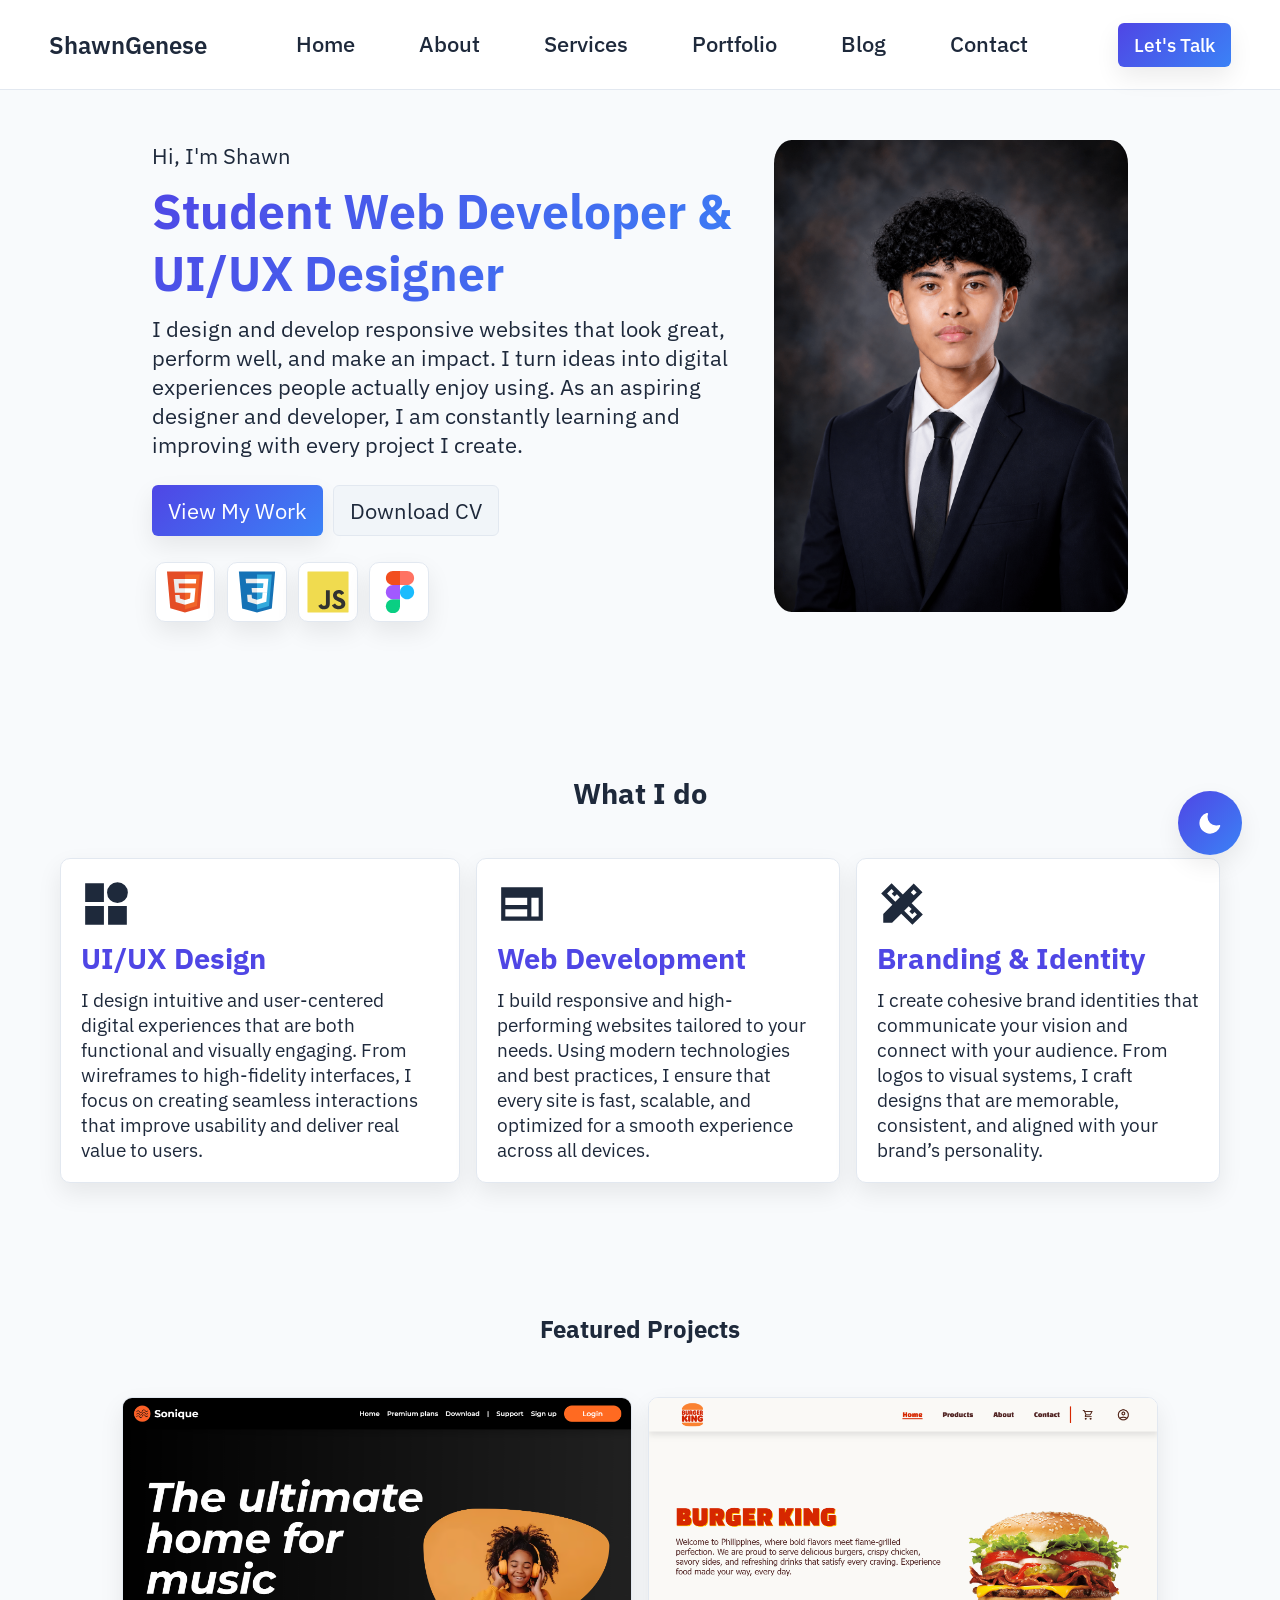
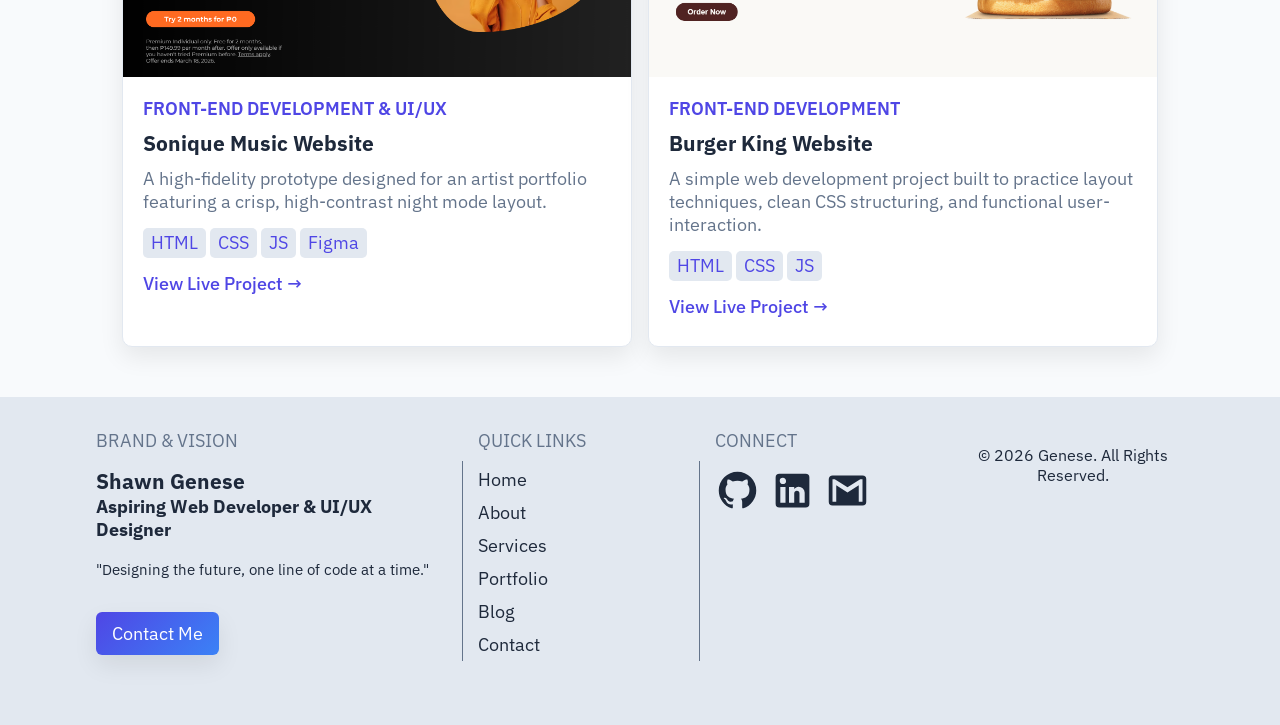
==== index.html @ 40c0d11f "commit bago matulog (first page done)" ====
<!DOCTYPE html>
<html lang="en">

<head>
  <meta charset="UTF-8" />
  <meta name="viewport" content="width=device-width, initial-scale=1.0" />
  <title>Portfolio Website - Shawn Genese</title>
  <link rel="stylesheet" href="assets/css/style.css" />
  <link rel="stylesheet" href="assets/css/reusableClassName.css">
  <link rel="preconnect" href="https://fonts.googleapis.com" />
  <link rel="preconnect" href="https://fonts.gstatic.com" crossorigin />
  <link href="https://fonts.googleapis.com/css2?family=IBM+Plex+Sans:ital,wght@0,100..700;1,100..700&display=swap"
    rel="stylesheet" />
  <!-- <link href="https://cdn.jsdelivr.net/npm/bootstrap@5.3.8/dist/css/bootstrap.min.css" rel="stylesheet" integrity="sha384-sRIl4kxILFvY47J16cr9ZwB07vP4J8+LH7qKQnuqkuIAvNWLzeN8tE5YBujZqJLB" crossorigin="anonymous">
    <script src="https://cdn.jsdelivr.net/npm/bootstrap@5.3.8/dist/js/bootstrap.bundle.min.js" integrity="sha384-FKyoEForCGlyvwx9Hj09JcYn3nv7wiPVlz7YYwJrWVcXK/BmnVDxM+D2scQbITxI" crossorigin="anonymous"></script> -->
</head>

<body>
  <!-- wag kalimutan i-format para clean look -->
  <nav class="navbar">
    <div class="navbar-logo">ShawnGenese</div>
    <div class="nav-menu">
      <a href="">Home</a>
      <a href="about.html">About</a>
      <a href="">Services</a>
      <a href="">Portfolio</a>
      <a href="">Blog</a>
      <a href="">Contact</a>
    </div>
    <div class="nav-buttons flex center">
      <button class="btnTalk">Let's Talk</button>
      <button id="toggleMenu" class="center button-secondary">&#9776;</button>
    </div>
  </nav>

  <button class="center" id="toggleTheme">
    <svg xmlns="http://www.w3.org/2000/svg" width="32" height="32" viewBox="0 0 24 24">
      <path fill="currentColor"
        d="M12.058 20q-3.333 0-5.667-2.334T4.058 12q0-2.47 1.413-4.535q1.414-2.067 4.01-2.973q.306-.107.536-.056t.381.199t.192.38q.04.233-.063.489q-.194.477-.282.971T10.158 7.5q0 2.673 1.863 4.537q1.864 1.863 4.537 1.863q.698 0 1.277-.148q.58-.148.988-.24q.218-.04.399.01t.292.176q.115.125.156.308t-.047.417q-.715 2.45-2.803 4.013T12.058 20" />
    </svg>
  </button>

  <header class="hero">
    <div class="hero-wrapper center">
      <div class="hero-child flex">
        <p class="">Hi, I'm Shawn</p>
        <h1 class="text-gradient">
          Aspiring Web Developer & Designer
        </h1>
        <p class="">
          I design and develop responsive websites that look great, perform well,
          and make an impact. I turn ideas into digital experiences people
          actually enjoy using.
        </p>
        <div class="hero-buttons flex">
          <button>View My Work</button>
          <button class="button-secondary">Download CV</button>
        </div>
        <div class="stacks">
          <svg class="card" xmlns="http://www.w3.org/2000/svg" width="60" height=60" viewBox="0 0 128 128">
            <path fill="#e44d26" d="M19.037 113.876L9.032 1.661h109.936l-10.016 112.198l-45.019 12.48z" />
            <path fill="#f16529" d="m64 116.8l36.378-10.086l8.559-95.878H64z" />
            <path fill="#ebebeb"
              d="M64 52.455H45.788L44.53 38.361H64V24.599H29.489l.33 3.692l3.382 37.927H64zm0 35.743l-.061.017l-15.327-4.14l-.979-10.975H33.816l1.928 21.609l28.193 7.826l.063-.017z" />
            <path fill="#fff"
              d="M63.952 52.455v13.763h16.947l-1.597 17.849l-15.35 4.143v14.319l28.215-7.82l.207-2.325l3.234-36.233l.335-3.696h-3.708zm0-27.856v13.762h33.244l.276-3.092l.628-6.978l.329-3.692z" />
          </svg>
          <svg class="card" xmlns="http://www.w3.org/2000/svg" width="60" height=60" viewBox="0 0 128 128">
            <path fill="#1572b6" d="M18.814 114.123L8.76 1.352h110.48l-10.064 112.754l-45.243 12.543z" />
            <path fill="#33a9dc" d="m64.001 117.062l36.559-10.136l8.601-96.354h-45.16z" />
            <path fill="#fff"
              d="M64.001 51.429h18.302l1.264-14.163H64.001V23.435h34.682l-.332 3.711l-3.4 38.114h-30.95z" />
            <path fill="#ebebeb"
              d="m64.083 87.349l-.061.018l-15.403-4.159l-.985-11.031H33.752l1.937 21.717l28.331 7.863l.063-.018z" />
            <path fill="#fff"
              d="m81.127 64.675l-1.666 18.522l-15.426 4.164v14.39l28.354-7.858l.208-2.337l2.406-26.881z" />
            <path fill="#ebebeb"
              d="M64.048 23.435v13.831H30.64l-.277-3.108l-.63-7.012l-.331-3.711zm-.047 27.996v13.831H48.792l-.277-3.108l-.631-7.012l-.33-3.711z" />
          </svg>
          <svg class="card" xmlns="http://www.w3.org/2000/svg" width="60" height=60" viewBox="0 0 128 128">
            <path fill="#f0db4f" d="M1.408 1.408h125.184v125.185H1.408z" />
            <path fill="#323330"
              d="M116.347 96.736c-.917-5.711-4.641-10.508-15.672-14.981c-3.832-1.761-8.104-3.022-9.377-5.926c-.452-1.69-.512-2.642-.226-3.665c.821-3.32 4.784-4.355 7.925-3.403c2.023.678 3.938 2.237 5.093 4.724c5.402-3.498 5.391-3.475 9.163-5.879c-1.381-2.141-2.118-3.129-3.022-4.045c-3.249-3.629-7.676-5.498-14.756-5.355l-3.688.477c-3.534.893-6.902 2.748-8.877 5.235c-5.926 6.724-4.236 18.492 2.975 23.335c7.104 5.332 17.54 6.545 18.873 11.531c1.297 6.104-4.486 8.08-10.234 7.378c-4.236-.881-6.592-3.034-9.139-6.949c-4.688 2.713-4.688 2.713-9.508 5.485c1.143 2.499 2.344 3.63 4.26 5.795c9.068 9.198 31.76 8.746 35.83-5.176c.165-.478 1.261-3.666.38-8.581M69.462 58.943H57.753l-.048 30.272c0 6.438.333 12.34-.714 14.149c-1.713 3.558-6.152 3.117-8.175 2.427c-2.059-1.012-3.106-2.451-4.319-4.485c-.333-.584-.583-1.036-.667-1.071l-9.52 5.83c1.583 3.249 3.915 6.069 6.902 7.901c4.462 2.678 10.459 3.499 16.731 2.059c4.082-1.189 7.604-3.652 9.448-7.401c2.666-4.915 2.094-10.864 2.07-17.444c.06-10.735.001-21.468.001-32.237" />
          </svg>
          <svg class="card" xmlns="http://www.w3.org/2000/svg" width="60" height=60" viewBox="0 0 128 128">
            <path fill="#0acf83"
              d="M45.5 129c11.9 0 21.5-9.6 21.5-21.5V86H45.5C33.6 86 24 95.6 24 107.5S33.6 129 45.5 129m0 0" />
            <path fill="#a259ff" d="M24 64.5C24 52.6 33.6 43 45.5 43H67v43H45.5C33.6 86 24 76.4 24 64.5m0 0" />
            <path fill="#f24e1e" d="M24 21.5C24 9.6 33.6 0 45.5 0H67v43H45.5C33.6 43 24 33.4 24 21.5m0 0" />
            <path fill="#ff7262" d="M67 0h21.5C100.4 0 110 9.6 110 21.5S100.4 43 88.5 43H67zm0 0" />
            <path fill="#1abcfe"
              d="M110 64.5c0 11.9-9.6 21.5-21.5 21.5S67 76.4 67 64.5S76.6 43 88.5 43S110 52.6 110 64.5m0 0" />
          </svg>
        </div>
      </div>
      <img class="hero-image" src="assets/images/shawn-picture.png" alt="" style="border-radius: 5%;">
      </img>
  </header>

  <main>
    <section class="offer-section center flex">
      <h1 class="card">What I do</h1>
      <div class="card-container">
        <div class="card flex">
          <svg xmlns="http://www.w3.org/2000/svg" width="50" height="50" viewBox="0 0 24 24">
            <path fill="currentColor" d="M12.5 6.5a5 5 0 1 1 10 0a5 5 0 0 1-10 0M2 2h9v9H2zm0 11h9v9H2zm11 0h9v9h-9z" />
          </svg>
          <h2 class="text-primary">UI/UX Design</h2>
          <p>
            I design intuitive and user-centered digital experiences that are both functional and visually engaging.
            From wireframes to high-fidelity interfaces, I focus on creating seamless interactions that improve
            usability
            and deliver real value to users.
          </p>
        </div>
        <div class="card flex">
          <svg xmlns="http://www.w3.org/2000/svg" width="50" height="50" viewBox="0 0 24 24">
            <path fill="currentColor" d="M2 20V4h20v16zm2-2h10.5v-3.5H4zm12.5 0H20V9h-3.5zM4 12.5h10.5V9H4z" />
          </svg>
          <h2 class="text-primary">Web Development</h2>
          <p>
            I build responsive and high-performing websites tailored to your needs. Using modern technologies and best
            practices,
            I ensure that every site is fast, scalable, and optimized for a smooth experience across all devices.
          </p>
        </div>
        <div class="card flex">
          <svg xmlns="http://www.w3.org/2000/svg" width="50" height="50" viewBox="0 0 24 24">
            <path fill="currentColor"
              d="m8.8 10.95l2.15-2.175l-1.4-1.425l-1.1 1.1l-1.4-1.4l1.075-1.1L7 4.825L4.825 7zm8.2 8.225L19.175 17l-1.125-1.125l-1.1 1.075l-1.4-1.4l1.075-1.1l-1.425-1.4l-2.15 2.15zm-.775-12.75l1.4 1.4l1.4-1.4L17.6 5zM7.25 21H3v-4.25l4.375-4.375L2 7l5-5l5.4 5.4l5.225-5.25l4.2 4.25l-5.2 5.225L22 17l-5 5l-5.375-5.375z" />
          </svg>
          <h2 class="text-primary">Branding & Identity</h2>
          <p>
            I create cohesive brand identities that communicate your vision and connect with your audience. From logos
            to
            visual systems, I craft designs that are memorable, consistent, and aligned with your brand’s personality.
          </p>
        </div>
      </div>
    </section>
    <section class="project-section center">
      <h1 class="card">Featured Projects</h1>
      <div class="project-container flex">
        <div class="card">
          <div class="project-image">
            <img src="/assets/images/sonique-website.png" alt="" height="100%" width="100%">
          </div>
          <div class="project-content flex">
            <span class="project-tag text-primary">FRONT-END DEVELOPMENT & UI/UX</span>
            <h3>Sonique Music Website</h3>
            <p class="text-muted">A high-fidelity prototype designed for an artist portfolio featuring a crisp, high-contrast night mode layout.</p>
            <div class="tech-stack text-primary">
              <span>HTML</span>
              <span>CSS</span>
              <span>JS</span>
              <span>Figma</span>
            </div>
            <a href="https://shawngenese.github.io/sonique-music-website" target="_blank" class="project-link text-primary">View Live Project <span class="arrow">&rarr;</span></a>
          </div>
        </div>
        <div class="card">
          <div class="project-image">
            <img src="/assets/images/burger-king-website.png" alt="" height="100%" width="100%">
          </div>
          <div class="project-content flex">
            <span class="project-tag text-primary">FRONT-END DEVELOPMENT</span>
            <h3>Burger King Website</h3>
            <p class="text-muted">A simple web development project built to practice layout techniques, clean CSS structuring, and functional user-interaction.</p>
            <div class="tech-stack text-primary">
                <span>HTML</span>
                <span>CSS</span>
                <span>JS</span>
            </div>
            <a href="https://shawngenese.github.io/burgerkingwebsite/" target="_blank" class="project-link text-primary">View Live Project <span class="arrow">&rarr;</span></a>
          </div>
        </div>
      </div>
      <!-- <div class="card">
        <img class="" src="assets/images/image-not-found.png" alt="" height="50%">
        <p>Lorem ipsum dolor, sit amet consectetur adipisicing elit. Earum cupiditate hic a mollitia dolorum, quibusdam
          sapiente architecto qui iusto non ut fuga, illum, saepe alias illo eos perspiciatis corporis facilis!</p>
      </div>
      <div class="card">
        <img class="" src="assets/images/image-not-found.png" alt="" height="50%">
        <p>Lorem ipsum dolor sit amet consectetur adipisicing elit. Accusamus molestiae sunt totam modi ratione tenetur
          odio facilis necessitatibus rerum esse officia adipisci asperiores eligendi quis, mollitia, recusandae
          repellendus hic autem?</p>
      </div> -->
    </section>
  </main>
  

  <footer class="footer flex">
    <!-- <h2 class="">Let's create something great together.</h2>
    <button class="">Let's talk</button> -->
    <div class="footer-container">
      <div class="footer-column">
        <p class="text-muted" style="margin-bottom: 1rem;">BRAND & VISION</p>
        <h3 class="text-color">Shawn Genese</h3>
        <h4 class="text-color" style="margin-bottom: 1rem;">Aspiring Web Developer & UI/UX Designer</h4>
        <small style="padding-top: 100px;">"Designing the future, one line of code at a time."</small>
        <button style="display: block; margin-top: 2rem;">Contact Me</button>
      </div>
      <hr style="margin: 2rem 0;">
      <div class="footer-column">
        <p class="text-muted">QUICK LINKS</p>
        <ul class="footer-links text-color">
          <a href="">Home</a>
          <a href="about.html">About</a>
          <a href="">Services</a>
          <a href="">Portfolio</a>
          <a href="">Blog</a>
          <a href="">Contact</a>
        </ul>
      </div>
      <hr style="margin: 2rem 0;">
      <div class="footer-column">
        <p class="text-muted">CONNECT</p>
        <ul class="footer-icons text-color">
          <!-- <li>GitHub</li> -->
          <a href="https://github.com/shawngenese" target="_blank">
            <svg class="footer-icon" xmlns="http://www.w3.org/2000/svg" width="40" height="40" viewBox="0 0 24 24">
              <path fill="currentColor"
                d="M12 2A10 10 0 0 0 2 12c0 4.42 2.87 8.17 6.84 9.5c.5.08.66-.23.66-.5v-1.69c-2.77.6-3.36-1.34-3.36-1.34c-.46-1.16-1.11-1.47-1.11-1.47c-.91-.62.07-.6.07-.6c1 .07 1.53 1.03 1.53 1.03c.87 1.52 2.34 1.07 2.91.83c.09-.65.35-1.09.63-1.34c-2.22-.25-4.55-1.11-4.55-4.92c0-1.11.38-2 1.03-2.71c-.1-.25-.45-1.29.1-2.64c0 0 .84-.27 2.75 1.02c.79-.22 1.65-.33 2.5-.33s1.71.11 2.5.33c1.91-1.29 2.75-1.02 2.75-1.02c.55 1.35.2 2.39.1 2.64c.65.71 1.03 1.6 1.03 2.71c0 3.82-2.34 4.66-4.57 4.91c.36.31.69.92.69 1.85V21c0 .27.16.59.67.5C19.14 20.16 22 16.42 22 12A10 10 0 0 0 12 2" />
            </svg>
          </a>
          <!-- <li>LinkedIn</li> -->
          <a href="https://linkedin.com/in/genese-shawn-g" target="_blank">
            <svg class="footer-icon" xmlns="http://www.w3.org/2000/svg" width="40" height="40" viewBox="0 0 24 24">
              <path fill="currentColor"
                d="M19 3a2 2 0 0 1 2 2v14a2 2 0 0 1-2 2H5a2 2 0 0 1-2-2V5a2 2 0 0 1 2-2zm-.5 15.5v-5.3a3.26 3.26 0 0 0-3.26-3.26c-.85 0-1.84.52-2.32 1.3v-1.11h-2.79v8.37h2.79v-4.93c0-.77.62-1.4 1.39-1.4a1.4 1.4 0 0 1 1.4 1.4v4.93zM6.88 8.56a1.68 1.68 0 0 0 1.68-1.68c0-.93-.75-1.69-1.68-1.69a1.69 1.69 0 0 0-1.69 1.69c0 .93.76 1.68 1.69 1.68m1.39 9.94v-8.37H5.5v8.37z" />
            </svg>
          </a>
          <!-- <li>Email</li> -->
          <a href="https://mail.google.com/mail/?view=cm&fs=1&to=shawngenese25@gmail.com&su=Inquiry%20from%20Portfolio%20Website&body=Hi%20Shawn,%0A%0AI%20visited%20your%20portfolio%20and%20would%20like%20to%20discuss%20a%20project%20or%20opportunity%20with%20you.%0A%0A[Enter%20your%20message%20here]"
            target="_blank">
            <svg class="footer-icon" xmlns="http://www.w3.org/2000/svg" width="40" height="40" viewBox="0 0 24 24">
              <path fill="currentColor"
                d="M20 18h-2V9.25L12 13L6 9.25V18H4V6h1.2l6.8 4.25L18.8 6H20m0-2H4c-1.11 0-2 .89-2 2v12a2 2 0 0 0 2 2h16a2 2 0 0 0 2-2V6a2 2 0 0 0-2-2" />
            </svg>
          </a>
        </ul>
      </div>
    </div>
    <div class="footer-bottom">
      &copy; 2026 Genese. All Rights Reserved.
    </div>
  </footer>

  <script src="assets/js/darkMode.js"></script>
  <script src="assets/js/navbar.js"></script>
  <script>
    const img = document.querySelector(".hero-image");
    img.addEventListener("mouseover", () => img.setAttribute("src", "assets/images/shawn-sleeping.png"));
    img.addEventListener("mouseout", () => img.setAttribute("src", "assets/images/shawn-picture.png")); 
  </script>
  <script>
    const cards = document.querySelectorAll(".card");

    const cardObserver = new IntersectionObserver((entries) => {
      entries.forEach((entry) => {
        if (entry.isIntersecting) {
          entry.target.classList.add("animate");
          cardObserver.unobserve(entry.target); // optional para one-time lang
        }
      });
    }, {
      threshold: 0.5,
    });
    cards.forEach((card) => cardObserver.observe(card));
  </script>
</body>

</html>
---- assets/css/style.css ----
@import url("./navbar.css");

:root {
  /* Backgrounds */
  --bg-color: #f8fafc;
  --bg-secondary: #f1f5f9;

  /* Text */
  --text-color: #1e293b;
  --text-muted: #64748b;

  /* Brand */
  --primary-color: #4f46e5;
  --primary-hover: #4338ca;
  --primary-gradient: linear-gradient(135deg, #4f46e5, #3b82f6);

  /* Accents */
  --accent-color: #22c55e;
  --danger-color: #ef4444;

  /* Surfaces */
  --card-bg: #ffffff;
  --border-color: #e2e8f0;
  --light-card-bg: #e0e7ff;

  /* Effects */
  --shadow: 0 10px 25px rgba(0, 0, 0, 0.08);
  --radius: 10px;

  --main-font: IBM Plex Sans;
}

/* DARK MODE */
body.dark-mode {
  --bg-color: #0a0f1f;
  --bg-secondary: #0f172a;

  --text-color: #e2e8f0;
  --text-muted: #94a3b8;

  --primary-color: #6366f1;
  --primary-hover: #4f46e5;
  --primary-gradient: linear-gradient(135deg, #6366f1, #3b82f6);

  --accent-color: #22c55e;
  --danger-color: #f87171;

  --card-bg: #111827;
  --border-color: #1f2937;

  --shadow: 0 10px 30px rgba(0, 0, 0, 0.5);
}

* {
  margin: 0;
  padding: 0;
  box-sizing: border-box;
  font-family: var(--main-font);

  /* border: 1px solid var(--border-color); */
}

a {
  color: inherit;
  text-decoration: none;
}

img {
  display: block;
}

ul {
  list-style-type: none;
}

::-webkit-scrollbar {
  display: none;
}

body {
  background: var(--bg-color);
  color: var(--text-color);
  font-family: Arial, sans-serif;
  transition:
    background 0.3s ease,
    color 0.3s ease;
}

button {
  padding: 10px 16px;
  border: none;
  cursor: pointer;

  background: var(--primary-gradient);
  color: white;

  border-radius: 6px;
  box-shadow: var(--shadow);
  transition: all 0.3s ease;
}

button:hover {
  background: var(--primary-hover);
  transform: translateY(-1px);
}

/* Secondary Button */
.button-secondary {
  background: var(--bg-secondary);
  color: var(--text-color);
  border: 1px solid var(--border-color);
  box-shadow: none;
}

.button-secondary:hover {
  background: var(--border-color);
}

/* temporary lang para sa card */
.card {
  background: var(--card-bg);
  border: 1px solid var(--border-color);

  border-radius: var(--radius);
  box-shadow: var(--shadow);

  padding: 20px;
  transition: transform 0.3s ease;
}

/* .card:hover {
  transform: translateY(-3px);
} */

#toggleTheme {
  position: fixed;
  bottom: 5%;
  right: 3%;
  z-index: 10;
  font-size: 1rem;
  border-radius: 50px;
  padding: 1rem;

  opacity: 0;
  animation: slideUp 1.5s forwards ease 1s;
}

.hero {
  flex-direction: column;
  padding: 50px 20px;
  font-size: 1.1rem;
  padding: 1.5rem 0;
}

.hero-wrapper {
  flex-direction: column-reverse;
}

.hero-child {
  flex-direction: column;
  /* margin: 1.5rem 2rem; */
  gap: 10px;

  opacity: 0;
  animation: slideUp 1.3s forwards ease 0.3s;
}

.hero-wrapper img {
  width: 50%;
  margin-bottom: 2rem;

  opacity: 0;
  animation: slideUp 1.3s forwards ease;
}

.hero-buttons {
  display: flex;
  flex-direction: column;
  margin-top: 1rem;
}

button {
  font-size: inherit;
}

.hero-image {
  height: auto;
  aspect-ratio: 3/4;
}

.hero-wrapper .card {
  padding: 0.5rem;
  margin: 1rem 0.2rem;
}

.offer-section {
  flex-direction: column;
  padding: 50px 20px;
}

/* reset mo styles in h1 sa sections */
.offer-section h1.card,
.project-section h1.card {
  margin-bottom: 1rem;
  border: none;
  box-shadow: none;
  background-color: transparent;
}

.offer-section .card {
  flex-direction: column;
}

.card-container {
  display: flex;
  flex-direction: column;
  gap: 1rem;
}

.card {
  /* opacity: 1; */
  opacity: 0;
}

.animate {
  animation: slideUp 1.3s forwards ease 0.3s;
}

/* ayusin mo rin mamaya */
.project-section {
  flex-direction: column;
  gap: 1rem;
  padding: 50px 20px;
}

.project-container {
  flex-direction: column;
}

.project-container .card {
  padding: 0;
  overflow: hidden;
  transition: all 0.3s ease;
}
.project-image {
  /* background: url("../images/image-not-found.png"); */
  border-radius: 10px 10px 0 0;
  /* height: 240px;
  width: 100%; */
  /* background-size: cover;
  background-position: center; */
}

.project-content {
  flex-direction: column;
  padding: 20px;
}

.project-tag {
  font-weight: 600;
}

.tech-stack {
  margin: 0.5rem 0;
}

.tech-stack span {
  padding: 0.2rem 0.5rem;
  border-radius: 5px;
  font-weight: 400;
  background-color: var(--border-color);
}

.project-link {
  font-weight: 500;
}

.arrow {
  width: max-content;
  transition: all 0.3s ease;
}

.project-link:hover .arrow {
  margin-left: 5px;
}


.footer {
  flex-direction: column;
  gap: 1rem;
  padding: 50px 20px;
  background-color: var(--border-color);
  color: var(--text-color);
}

.footer ul {
  display: flex;
  flex-wrap: wrap;
  gap: 10px;
  margin-top: 1rem;
}

.footer ul a {
  width: max-content;
}

.footer ul a:hover {
  color: var(--primary-color);
  transition: all 0.3s ease;
}

.footer hr {
  border: none;
  height: 1px;
  background: var(--text-muted);
}

.footer-bottom {
  margin-top: 1rem;
}


/* ::-webkit-scrollbar {
  width: 5px;
}

::-webkit-scrollbar-track {
  background: transparent; 
}
 
::-webkit-scrollbar-thumb {
  background: #888; 
}

::-webkit-scrollbar-thumb:hover {
  background: #555; 
} */



@keyframes slideUp {
  from {
    transform: translateY(100px);
    opacity: 0;
  }

  to {
    transform: translateY(0);
    opacity: 1;
  }
}

@media (min-width: 320px) {

  .navbar-logo,
  .nav-menu a,
  .navbar-buttons {
    font-size: 1.1rem;
    font-size: 1.1rem;
  }

  .hero {
    font-size: 1rem;
  }
}

@media (min-width: 768px) {

  .navbar-logo,
  .nav-menu a,
  .navbar-buttons {
    font-size: 1.4rem;
  }

  .hero {
    padding: 50px;
    font-size: 1.3rem;
  }

  .hero-wrapper {
    flex-direction: row;
    gap: 2rem;
  }

  .hero-child {}

  .hero-wrapper img {
    width: 40%;
  }

  .hero-buttons {
    flex-direction: row;
    margin-top: 1rem;
  }

  .offer-section {
    font-size: 1.2rem;
    padding: 50px;
  }

  .card-container {
    display: flex;
  }

  .project-container .card {
    font-size: 1.1rem;
    width: 700px;
  }

  .footer {
    flex-direction: row;
    justify-content: space-around;
  }
}

@media (min-width: 1024px) {
  .navbar-logo {
    font-size: 1.5rem;
  }

  .nav-menu a,
  .navbar-buttons {
    font-size: 1.4rem;
  }

  .hero {
    font-size: 1.4rem;
  }

  .hero-wrapper {
    justify-content: space-around;
  }

  .hero-child {
    width: 50%;
  }

  .hero-child> :nth-child(2) {
    font-size: 0;
  }

  .hero-child> :nth-child(2)::after {
    content: 'Student Web Developer & UI/UX Designer';
    font-size: 3rem;
  }

  /* p tag mo */
  .hero-child :nth-child(3):after {
    content: 'As an aspiring designer and developer, I am constantly learning and improving with every project I create.';
  }

  .hero-wrapper img {
    width: 30%;
  }

  .offer-section {
    padding: 60px;
  }

  .card-container {
    flex-direction: row;
    gap: 1rem;
  }

  .project-container {
    flex-direction: row;
  }

  .project-container .card {
    width: 510px;
    margin: 0 3px;
    height: 550px;
  }

  .footer {
    /* flex-direction: column; */
    padding: 2rem 5rem;
    justify-content: center;
  }

  .footer-container {
    font-size: 1.1rem;
    display: flex;
    width: 80%;
    justify-content: space-between;
  }

  .footer-column {
    padding: 0 1rem;
    width: 60%;
  }

  .footer-container .footer-column:nth-child(1) {
    /* background-color: red; */
    width: 100%;
  }

  .footer-links {
    flex-direction: column;
    /* flex-wrap: wrap; */
  }

  .footer hr {
    border: none;
    height: 200px;
    width: 1px;
    background: var(--text-muted);
  }

  .footer-icons svg {
    height: 45px;
    width: 45px;
  }

  .footer-bottom {
    text-align: center;
  }
}

@media (min-width: 1440px) {

  .hero-wrapper {}

  .nav-menu a {
    font-size: 1.4rem;
  }

  .hero-child> :nth-child(2)::after {
    font-size: 3.2rem;
  }

  .offer-section {
    padding: 120px 180px;
  }
}
---- assets/css/reusableClassName.css ----
.flex {
  display: flex;
  gap: 10px;
}
.center {
  display: flex;
  align-items: center;
  justify-content: center;
}
.text-normal {
  color: var(--text-color);
}
.text-muted {
  color: var(--text-muted);
}
.text-danger {
  color: var(--danger-color);
}
.text-success {
  color: var(--accent-color);
}
.text-primary {
  color: var(--primary-color);
}
.text-gradient {
  background: var(--primary-gradient);
  background-clip: text;
  color: transparent;
}
.block {
  display: block;
}
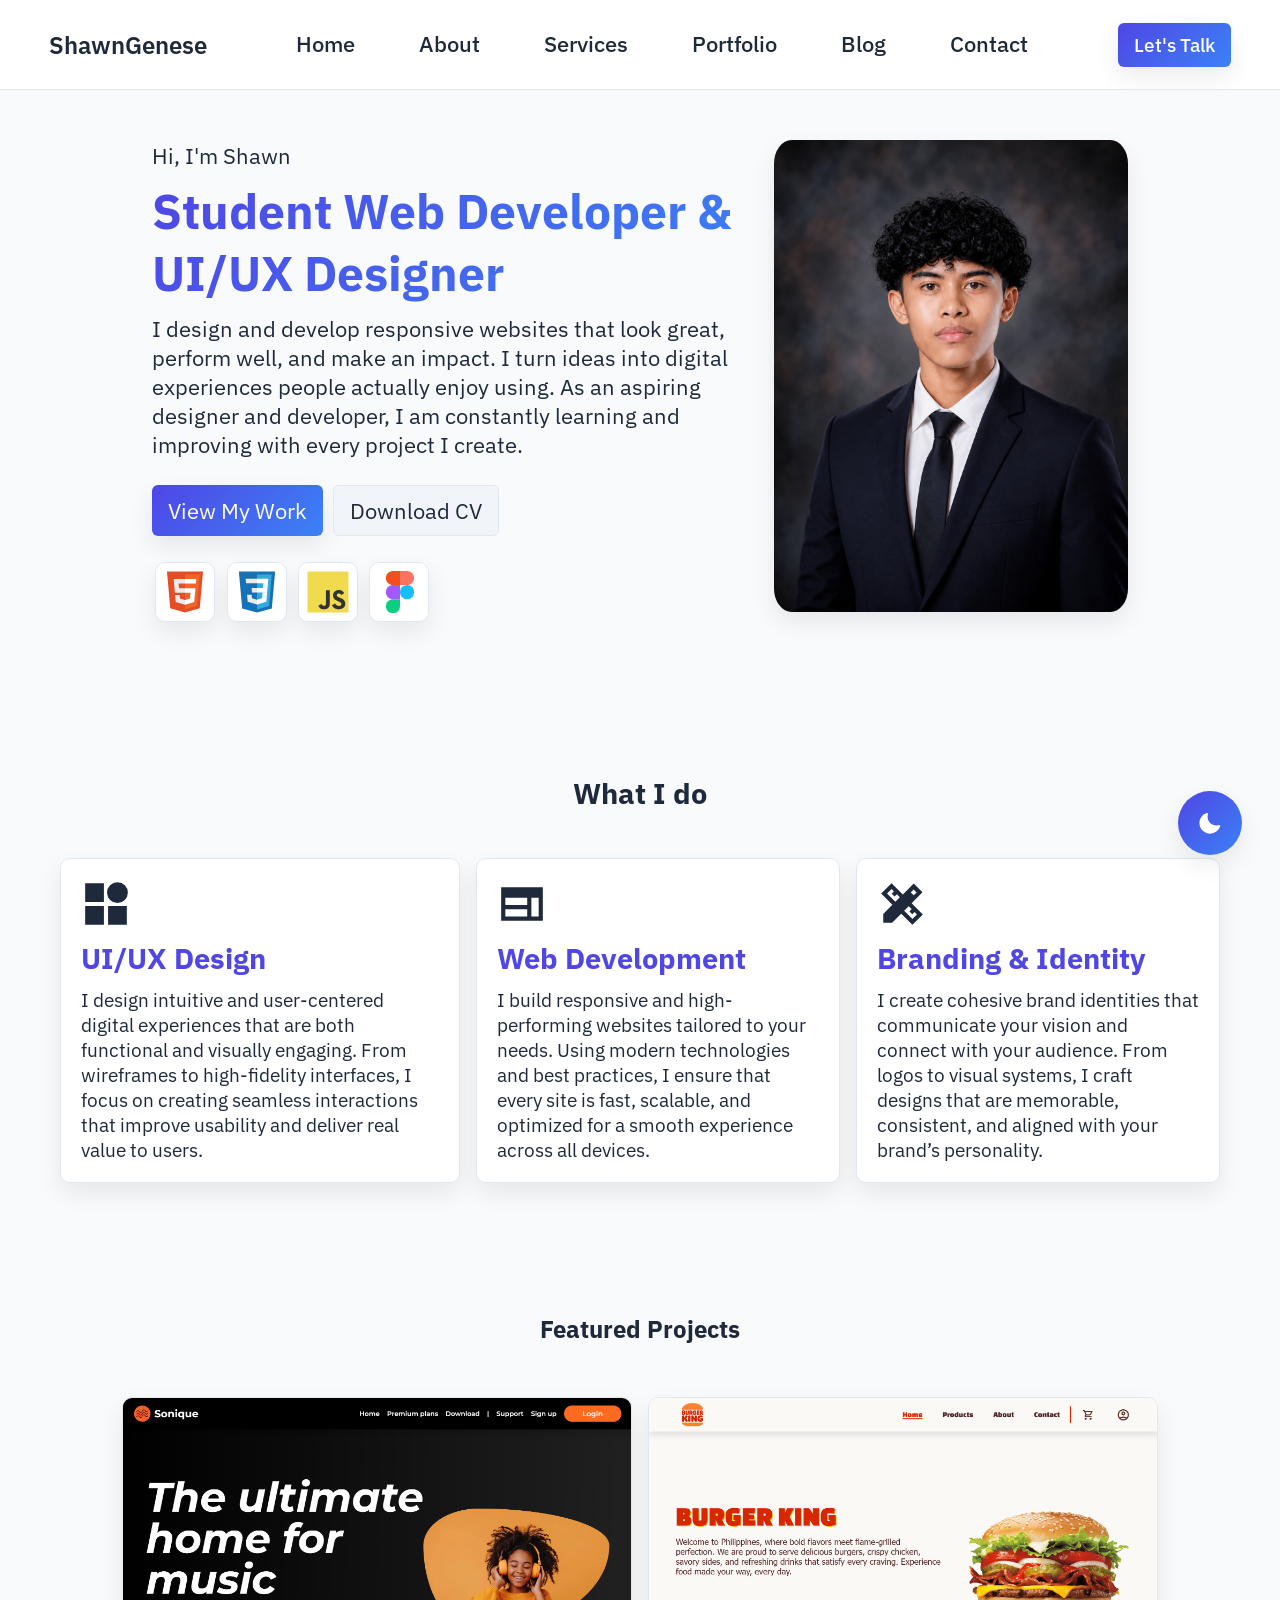
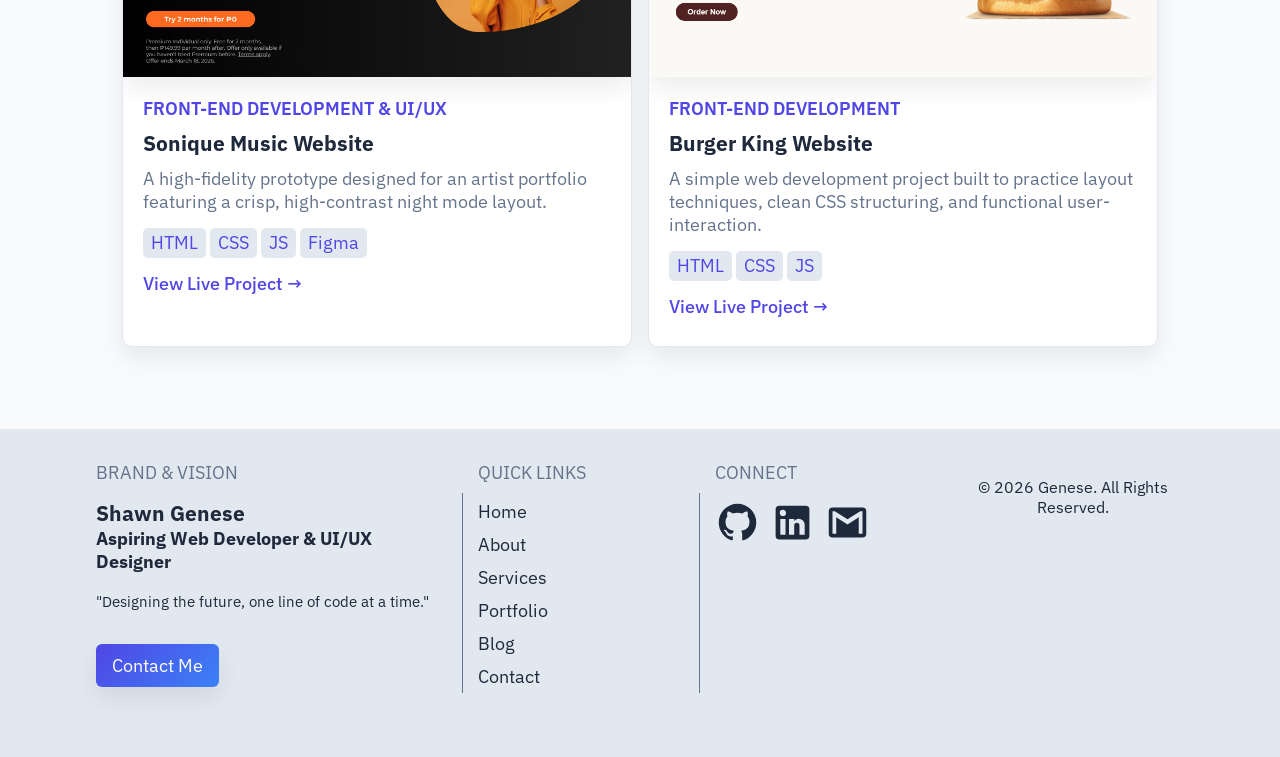
==== commit 22e03a55: "second page done" ====
--- a/index.html
+++ b/index.html
@@ -4,7 +4,7 @@
 <head>
   <meta charset="UTF-8" />
   <meta name="viewport" content="width=device-width, initial-scale=1.0" />
-  <title>Portfolio Website - Shawn Genese</title>
+  <title>Portfolio Website - ShawnGenese</title>
   <link rel="stylesheet" href="assets/css/style.css" />
   <link rel="stylesheet" href="assets/css/reusableClassName.css">
   <link rel="preconnect" href="https://fonts.googleapis.com" />
@@ -44,10 +44,10 @@
     <div class="hero-wrapper center">
       <div class="hero-child flex">
         <p class="">Hi, I'm Shawn</p>
-        <h1 class="text-gradient">
+        <h1 class="hero-heading-text text-gradient">
           Aspiring Web Developer & Designer
         </h1>
-        <p class="">
+        <p class="hero-text">
           I design and develop responsive websites that look great, perform well,
           and make an impact. I turn ideas into digital experiences people
           actually enjoy using.
@@ -94,7 +94,7 @@
         </div>
       </div>
       <img class="hero-image" src="assets/images/shawn-picture.png" alt="" style="border-radius: 5%;">
-      </img>
+    </div>
   </header>
 
   <main>
--- a/assets/css/style.css
+++ b/assets/css/style.css
@@ -48,7 +48,8 @@
   --card-bg: #111827;
   --border-color: #1f2937;
 
-  --shadow: 0 10px 30px rgba(0, 0, 0, 0.5);
+  /* --shadow: 0 10px 30px rgba(0, 0, 0, 0.5); */
+  --shadow: 0 10px 30px rgba(79, 70, 229, 0.2);
 }
 
 * {
@@ -67,6 +68,7 @@
 
 img {
   display: block;
+  box-shadow: var(--shadow);
 }
 
 ul {
@@ -361,6 +363,7 @@
 
   .hero {
     font-size: 1rem;
+    padding: 20px;
   }
 }
 
@@ -408,6 +411,7 @@
   }
 
   .footer {
+    margin-top: 2rem;
     flex-direction: row;
     justify-content: space-around;
   }
@@ -435,17 +439,17 @@
     width: 50%;
   }
 
-  .hero-child> :nth-child(2) {
+  .hero-child .hero-heading-text {
     font-size: 0;
   }
 
-  .hero-child> :nth-child(2)::after {
+  .hero-child .hero-heading-text::after {
     content: 'Student Web Developer & UI/UX Designer';
     font-size: 3rem;
   }
 
   /* p tag mo */
-  .hero-child :nth-child(3):after {
+  .hero-child .hero-text::after {
     content: 'As an aspiring designer and developer, I am constantly learning and improving with every project I create.';
   }
 
@@ -525,7 +529,7 @@
     font-size: 1.4rem;
   }
 
-  .hero-child> :nth-child(2)::after {
+  .hero-child  .hero-heading-text::after {
     font-size: 3.2rem;
   }
 
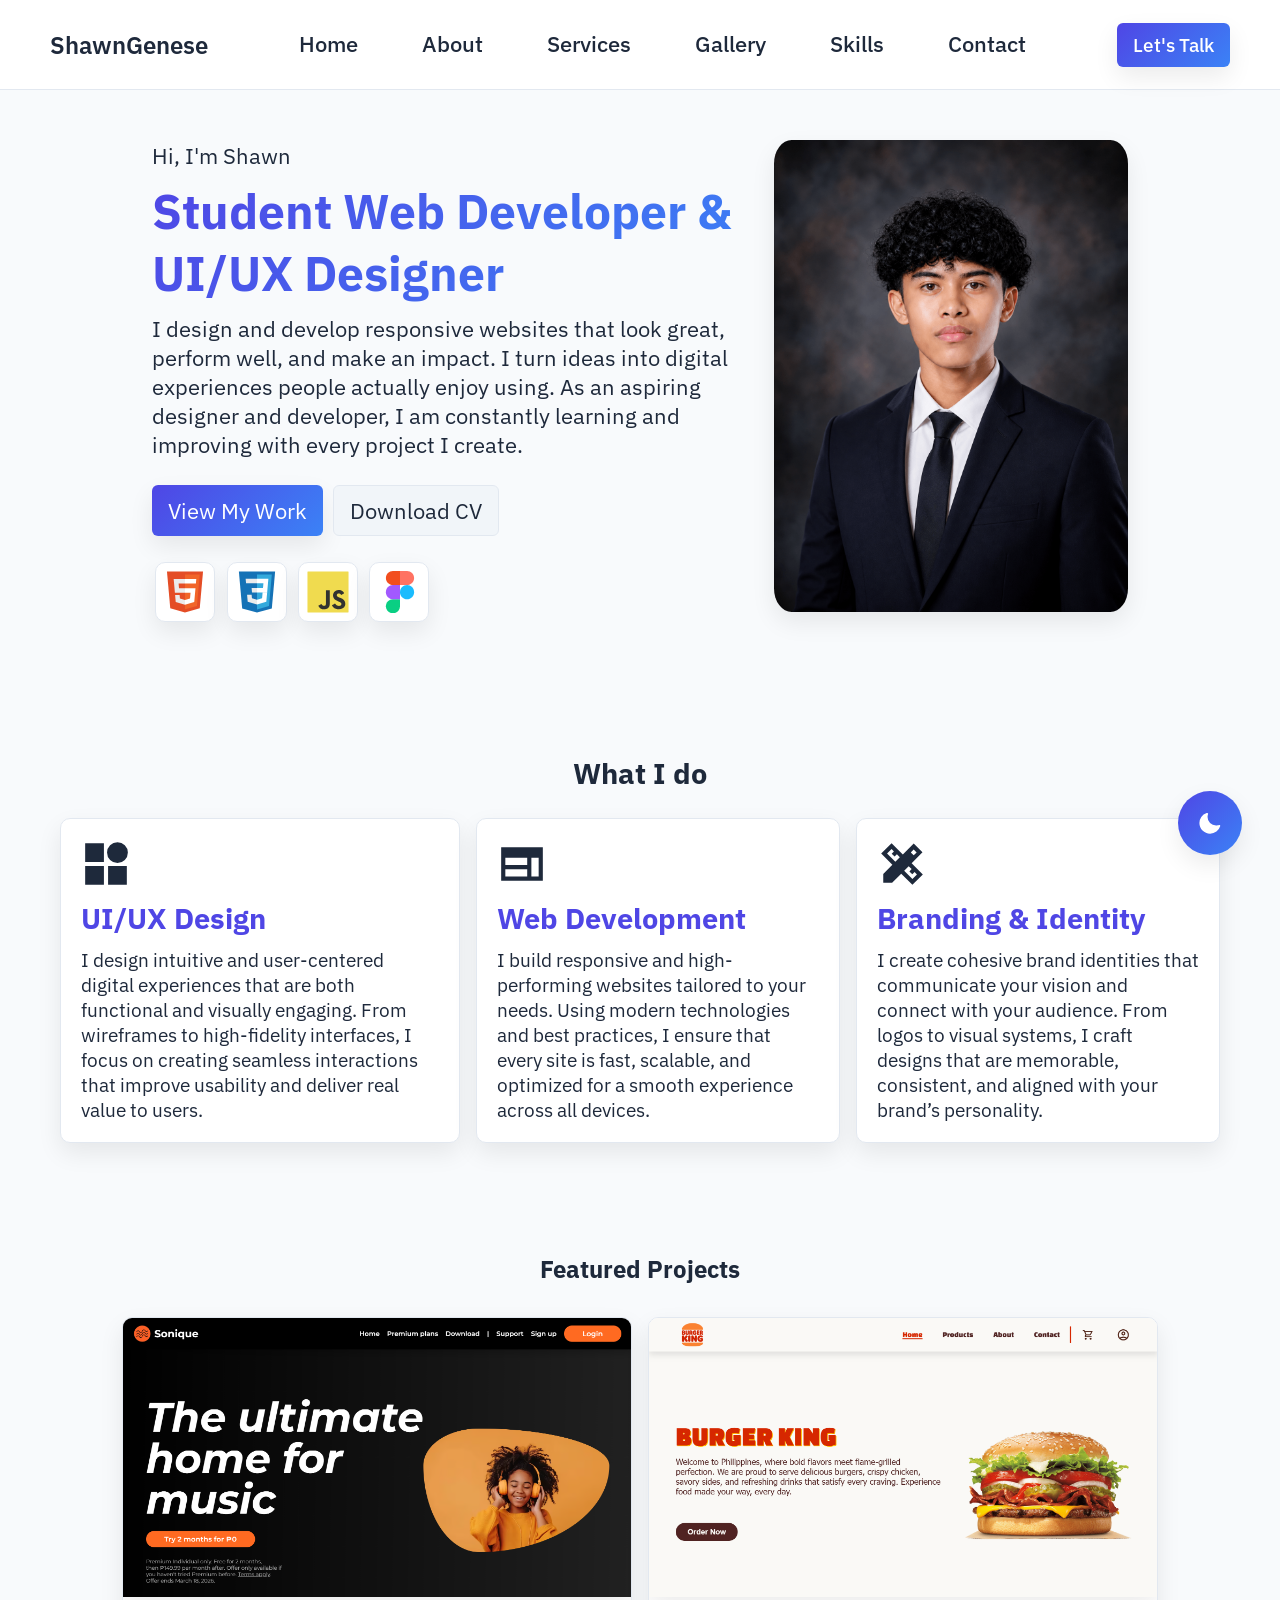
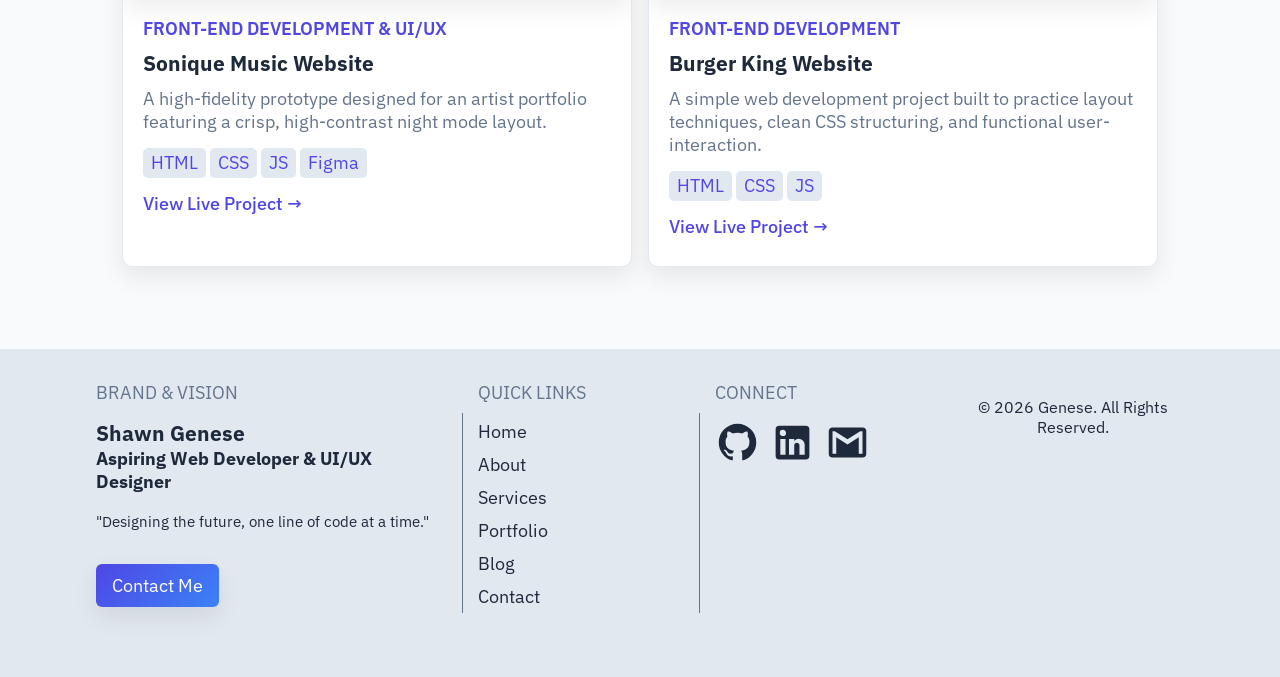
==== commit 6cb76184: "file path" ====
--- a/index.html
+++ b/index.html
@@ -20,11 +20,11 @@
   <nav class="navbar">
     <div class="navbar-logo">ShawnGenese</div>
     <div class="nav-menu">
-      <a href="">Home</a>
+      <a href="index.html">Home</a>
       <a href="about.html">About</a>
-      <a href="">Services</a>
-      <a href="">Portfolio</a>
-      <a href="">Blog</a>
+      <a href="services.html">Services</a>
+      <a href="">Gallery</a>
+      <a href="">Skills</a>
       <a href="">Contact</a>
     </div>
     <div class="nav-buttons flex center">
@@ -40,7 +40,7 @@
     </svg>
   </button>
 
-  <header class="hero">
+  <header class="hero" id="home">
     <div class="hero-wrapper center">
       <div class="hero-child flex">
         <p class="">Hi, I'm Shawn</p>
@@ -53,7 +53,7 @@
           actually enjoy using.
         </p>
         <div class="hero-buttons flex">
-          <button>View My Work</button>
+          <a class="button center" href="#featuredProjects">View My Work</a>
           <button class="button-secondary">Download CV</button>
         </div>
         <div class="stacks">
@@ -99,7 +99,7 @@
 
   <main>
     <section class="offer-section center flex">
-      <h1 class="card">What I do</h1>
+      <h1 class="">What I do</h1>
       <div class="card-container">
         <div class="card flex">
           <svg xmlns="http://www.w3.org/2000/svg" width="50" height="50" viewBox="0 0 24 24">
@@ -138,12 +138,12 @@
         </div>
       </div>
     </section>
-    <section class="project-section center">
-      <h1 class="card">Featured Projects</h1>
+    <section class="project-section center" id="featuredProjects">
+      <h1 class="">Featured Projects</h1>
       <div class="project-container flex">
         <div class="card">
           <div class="project-image">
-            <img src="/assets/images/sonique-website.png" alt="" height="100%" width="100%">
+            <img src="assets/images/sonique-website.png" alt="" height="100%" width="100%">
           </div>
           <div class="project-content flex">
             <span class="project-tag text-primary">FRONT-END DEVELOPMENT & UI/UX</span>
@@ -160,7 +160,7 @@
         </div>
         <div class="card">
           <div class="project-image">
-            <img src="/assets/images/burger-king-website.png" alt="" height="100%" width="100%">
+            <img src="assets/images/burger-king-website.png" alt="" height="100%" width="100%">
           </div>
           <div class="project-content flex">
             <span class="project-tag text-primary">FRONT-END DEVELOPMENT</span>
@@ -205,9 +205,9 @@
       <div class="footer-column">
         <p class="text-muted">QUICK LINKS</p>
         <ul class="footer-links text-color">
-          <a href="">Home</a>
+          <a href="index.html">Home</a>
           <a href="about.html">About</a>
-          <a href="">Services</a>
+          <a href="services.html">Services</a>
           <a href="">Portfolio</a>
           <a href="">Blog</a>
           <a href="">Contact</a>
--- a/assets/css/style.css
+++ b/assets/css/style.css
@@ -77,6 +77,14 @@
 
 ::-webkit-scrollbar {
   display: none;
+}
+
+#featuredProjects {
+  scroll-margin-top: 70px;
+}
+
+html {
+  scroll-behavior: smooth;
 }
 
 body {
@@ -88,7 +96,7 @@
     color 0.3s ease;
 }
 
-button {
+button, .button {
   padding: 10px 16px;
   border: none;
   cursor: pointer;
@@ -98,10 +106,10 @@
 
   border-radius: 6px;
   box-shadow: var(--shadow);
-  transition: all 0.3s ease;
-}
-
-button:hover {
+  transition: transform 0.3s ease, color 0.3s ease;
+}
+
+button:hover, .button:hover {
   background: var(--primary-hover);
   transform: translateY(-1px);
 }
@@ -201,8 +209,8 @@
 }
 
 /* reset mo styles in h1 sa sections */
-.offer-section h1.card,
-.project-section h1.card {
+.offer-section h1,
+.project-section h1 {
   margin-bottom: 1rem;
   border: none;
   box-shadow: none;
@@ -536,4 +544,8 @@
   .offer-section {
     padding: 120px 180px;
   }
+
+  section h1 {
+    font-size: 2.5rem;
+  }
 }
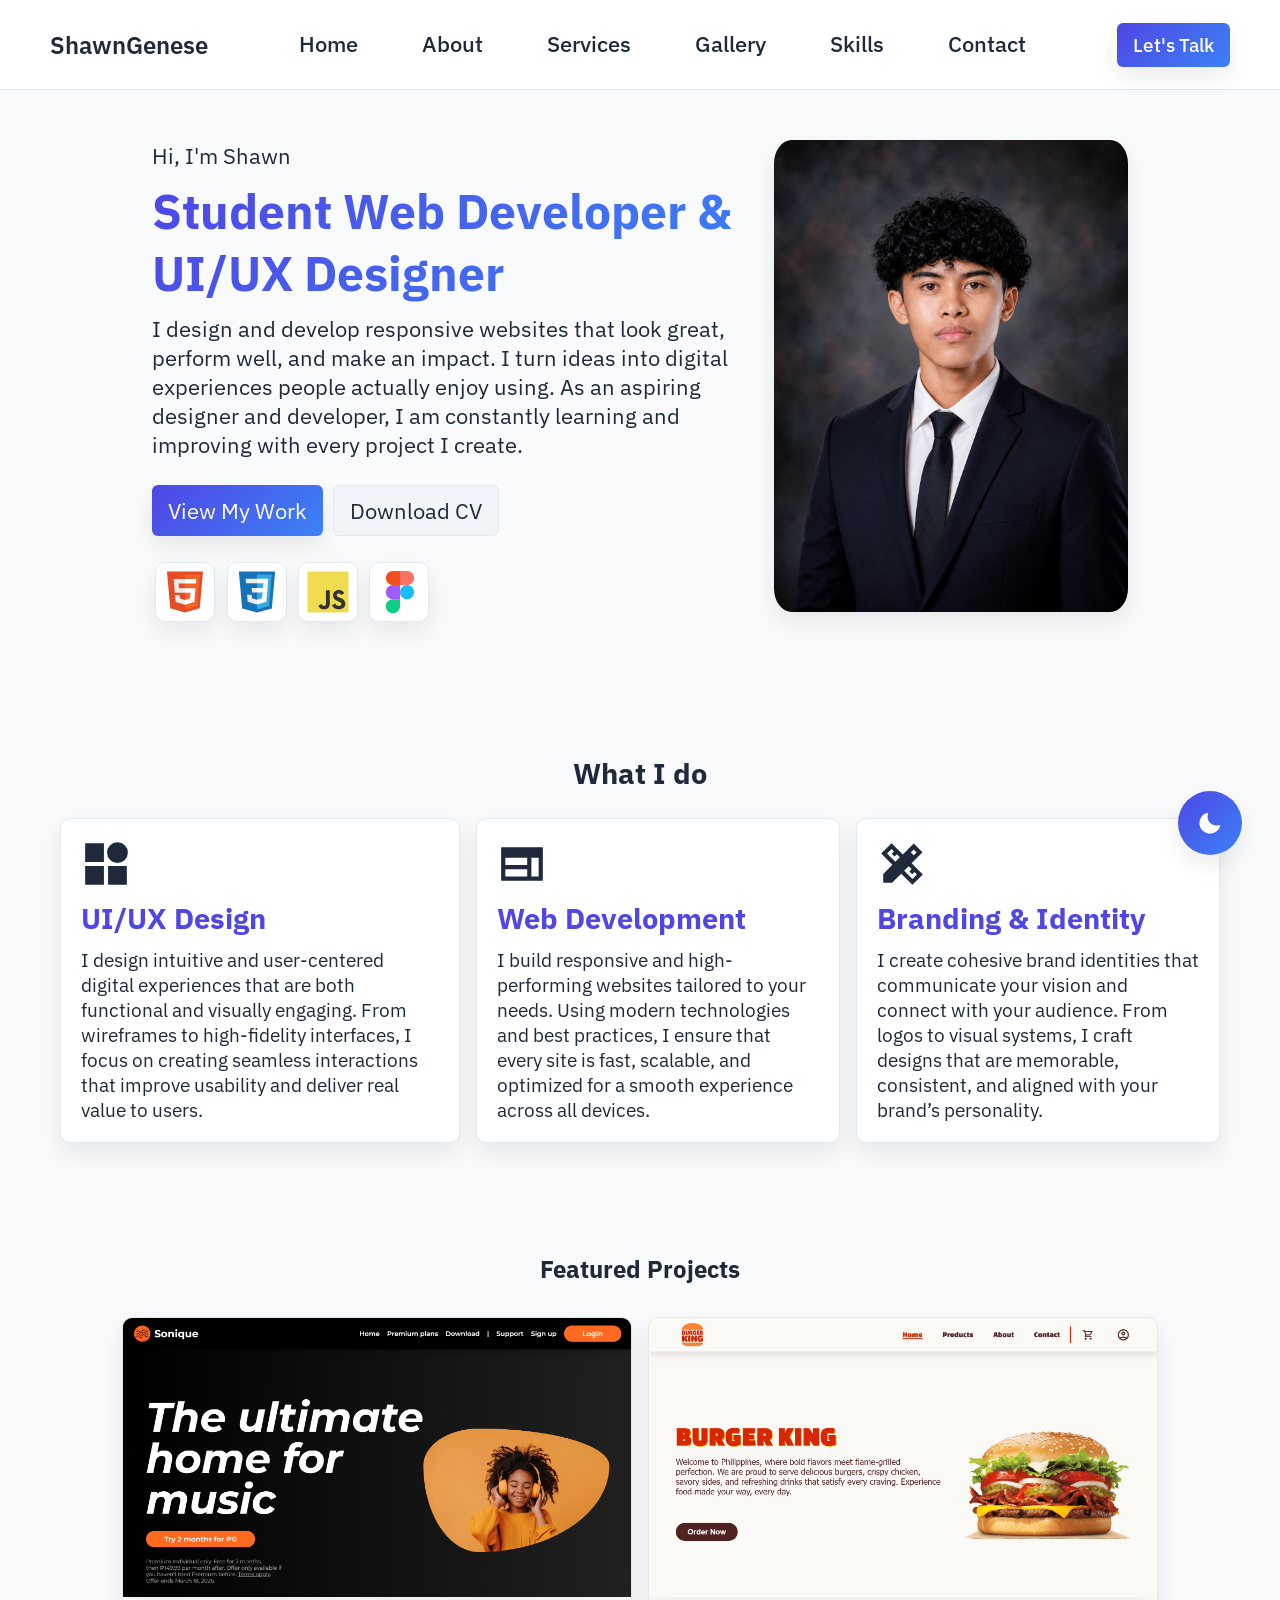
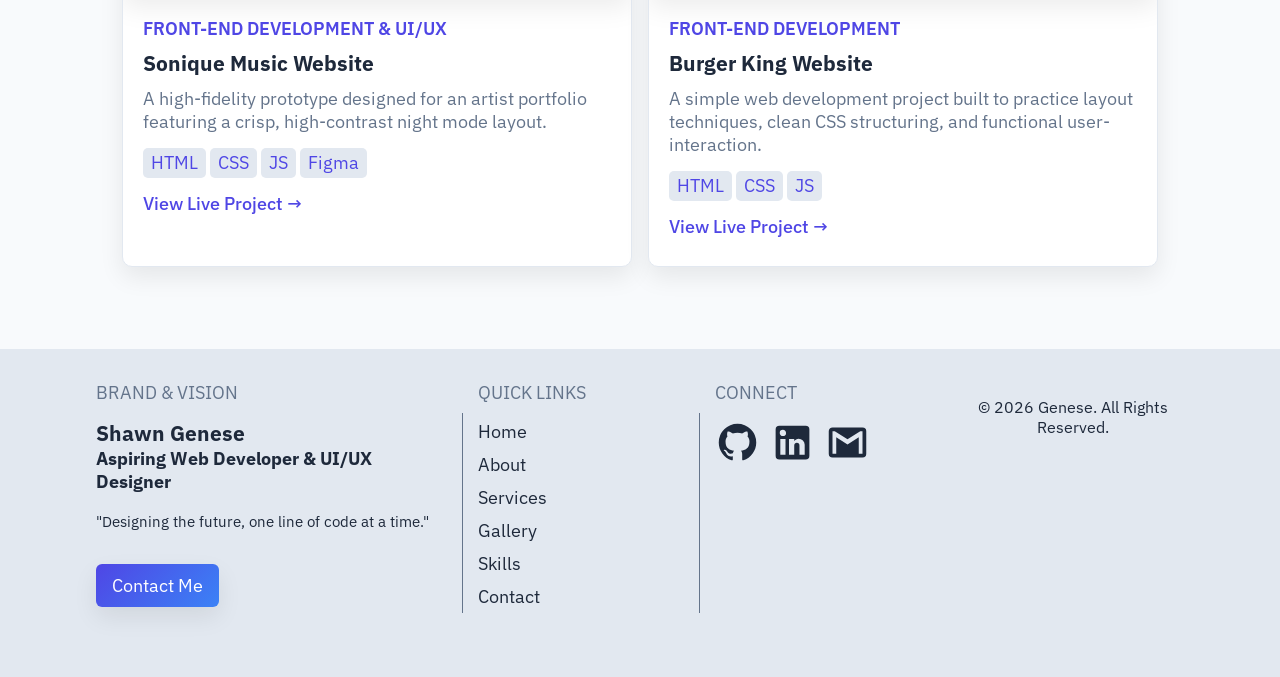
==== commit 12017d93: "third commit for this day" ====
--- a/index.html
+++ b/index.html
@@ -11,8 +11,6 @@
   <link rel="preconnect" href="https://fonts.gstatic.com" crossorigin />
   <link href="https://fonts.googleapis.com/css2?family=IBM+Plex+Sans:ital,wght@0,100..700;1,100..700&display=swap"
     rel="stylesheet" />
-  <!-- <link href="https://cdn.jsdelivr.net/npm/bootstrap@5.3.8/dist/css/bootstrap.min.css" rel="stylesheet" integrity="sha384-sRIl4kxILFvY47J16cr9ZwB07vP4J8+LH7qKQnuqkuIAvNWLzeN8tE5YBujZqJLB" crossorigin="anonymous">
-    <script src="https://cdn.jsdelivr.net/npm/bootstrap@5.3.8/dist/js/bootstrap.bundle.min.js" integrity="sha384-FKyoEForCGlyvwx9Hj09JcYn3nv7wiPVlz7YYwJrWVcXK/BmnVDxM+D2scQbITxI" crossorigin="anonymous"></script> -->
 </head>
 
 <body>
@@ -23,9 +21,9 @@
       <a href="index.html">Home</a>
       <a href="about.html">About</a>
       <a href="services.html">Services</a>
-      <a href="">Gallery</a>
-      <a href="">Skills</a>
-      <a href="">Contact</a>
+      <a href="gallery.html">Gallery</a>
+      <a href="skills.html">Skills</a>
+      <a href="contact.html">Contact</a>
     </div>
     <div class="nav-buttons flex center">
       <button class="btnTalk">Let's Talk</button>
@@ -175,17 +173,6 @@
           </div>
         </div>
       </div>
-      <!-- <div class="card">
-        <img class="" src="assets/images/image-not-found.png" alt="" height="50%">
-        <p>Lorem ipsum dolor, sit amet consectetur adipisicing elit. Earum cupiditate hic a mollitia dolorum, quibusdam
-          sapiente architecto qui iusto non ut fuga, illum, saepe alias illo eos perspiciatis corporis facilis!</p>
-      </div>
-      <div class="card">
-        <img class="" src="assets/images/image-not-found.png" alt="" height="50%">
-        <p>Lorem ipsum dolor sit amet consectetur adipisicing elit. Accusamus molestiae sunt totam modi ratione tenetur
-          odio facilis necessitatibus rerum esse officia adipisci asperiores eligendi quis, mollitia, recusandae
-          repellendus hic autem?</p>
-      </div> -->
     </section>
   </main>
   
@@ -208,9 +195,9 @@
           <a href="index.html">Home</a>
           <a href="about.html">About</a>
           <a href="services.html">Services</a>
-          <a href="">Portfolio</a>
-          <a href="">Blog</a>
-          <a href="">Contact</a>
+          <a href="gallery.html">Gallery</a>
+          <a href="skills.html">Skills</a>
+          <a href="contact.html">Contact</a>
         </ul>
       </div>
       <hr style="margin: 2rem 0;">
--- a/assets/css/style.css
+++ b/assets/css/style.css
@@ -329,25 +329,6 @@
   margin-top: 1rem;
 }
 
-
-/* ::-webkit-scrollbar {
-  width: 5px;
-}
-
-::-webkit-scrollbar-track {
-  background: transparent; 
-}
- 
-::-webkit-scrollbar-thumb {
-  background: #888; 
-}
-
-::-webkit-scrollbar-thumb:hover {
-  background: #555; 
-} */
-
-
-
 @keyframes slideUp {
   from {
     transform: translateY(100px);
@@ -393,8 +374,6 @@
     gap: 2rem;
   }
 
-  .hero-child {}
-
   .hero-wrapper img {
     width: 40%;
   }
@@ -531,8 +510,6 @@
 
 @media (min-width: 1440px) {
 
-  .hero-wrapper {}
-
   .nav-menu a {
     font-size: 1.4rem;
   }
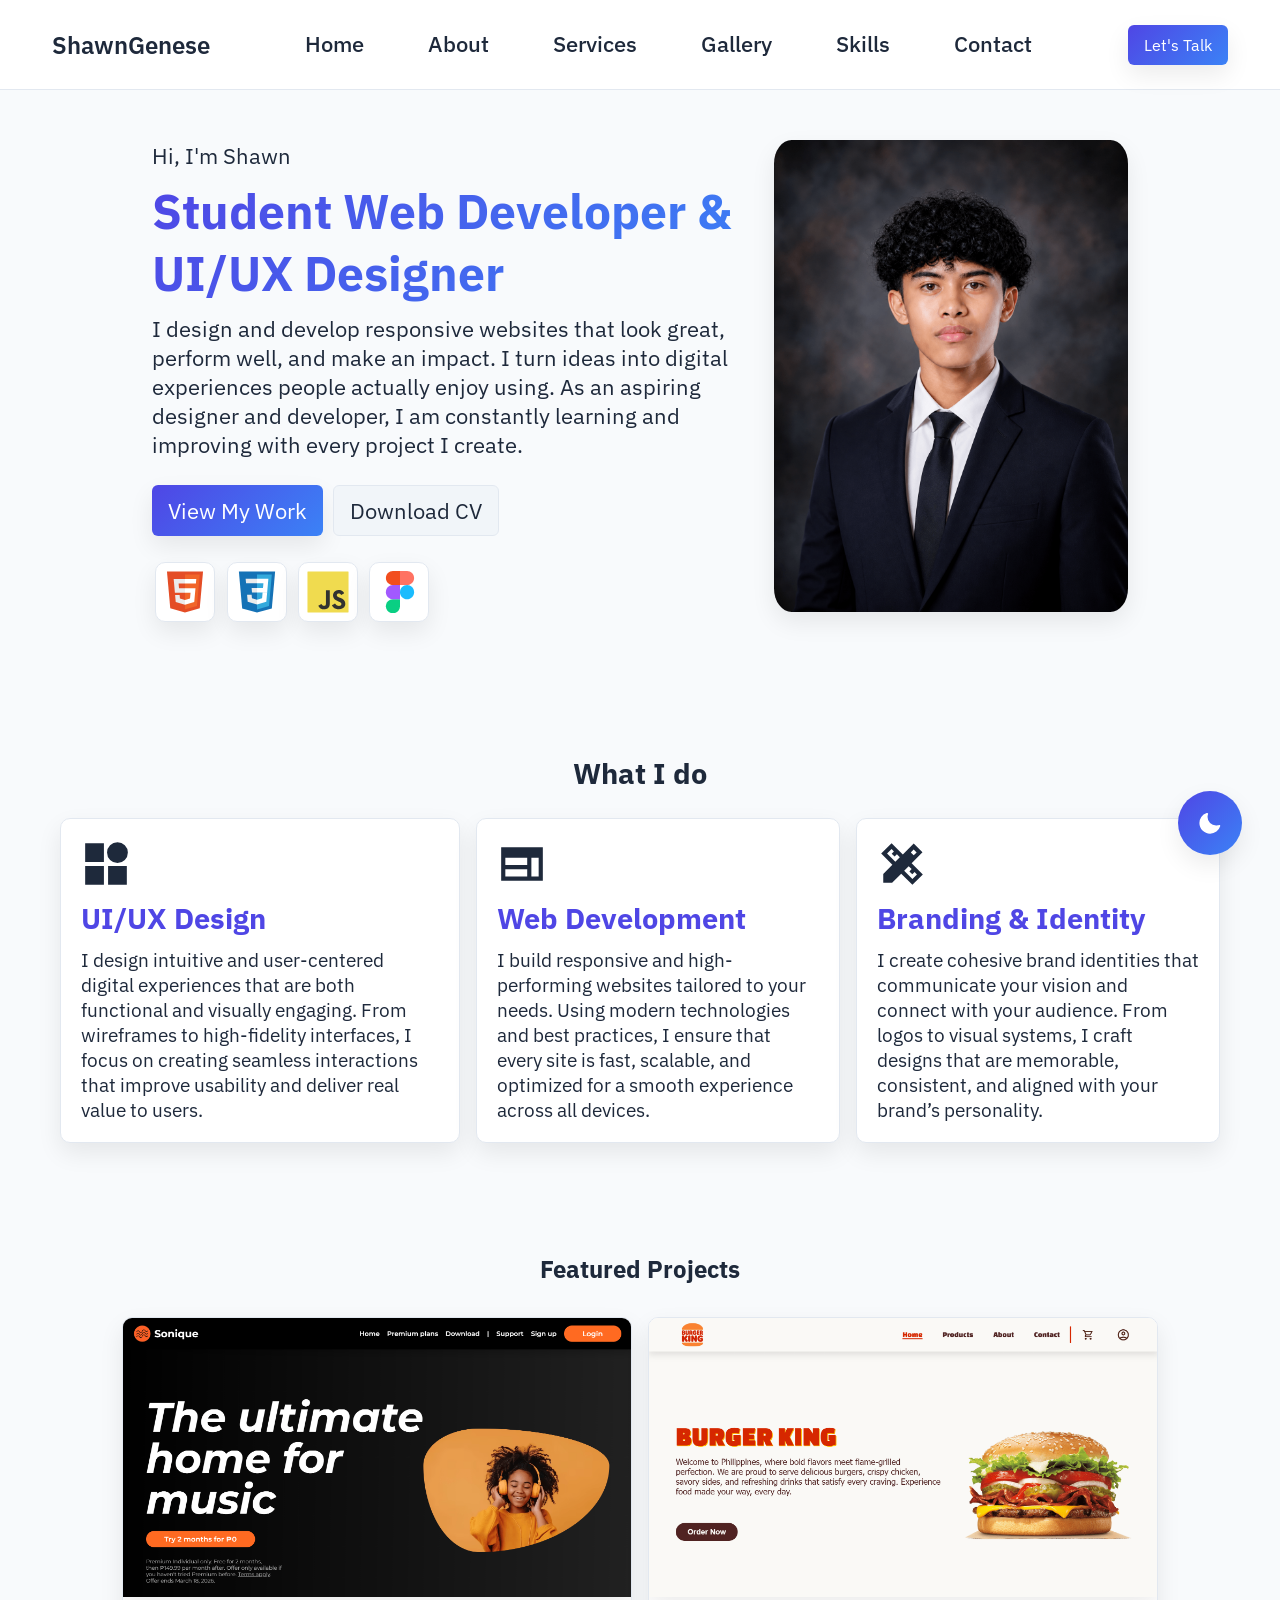
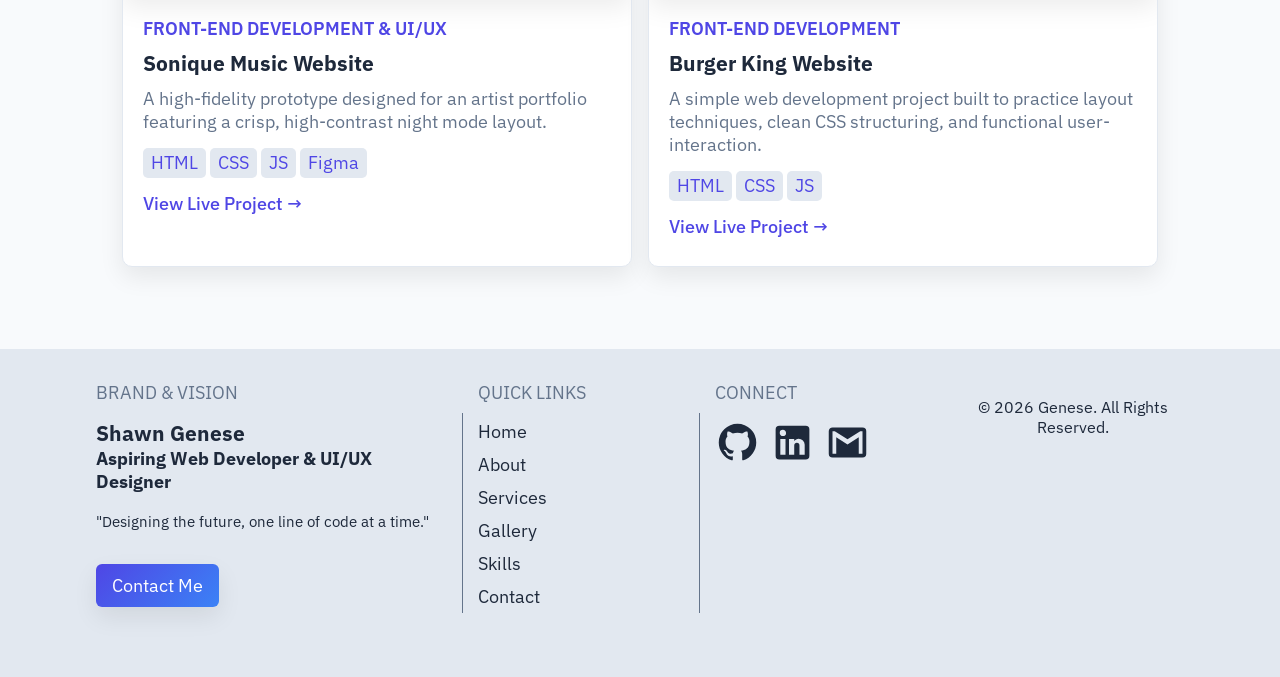
==== commit eac30d23: "patapos na" ====
--- a/index.html
+++ b/index.html
@@ -26,7 +26,7 @@
       <a href="contact.html">Contact</a>
     </div>
     <div class="nav-buttons flex center">
-      <button class="btnTalk">Let's Talk</button>
+      <a href="contact.html" class="button btnTalk">Let's Talk</a>
       <button id="toggleMenu" class="center button-secondary">&#9776;</button>
     </div>
   </nav>
@@ -146,14 +146,16 @@
           <div class="project-content flex">
             <span class="project-tag text-primary">FRONT-END DEVELOPMENT & UI/UX</span>
             <h3>Sonique Music Website</h3>
-            <p class="text-muted">A high-fidelity prototype designed for an artist portfolio featuring a crisp, high-contrast night mode layout.</p>
+            <p class="text-muted">A high-fidelity prototype designed for an artist portfolio featuring a crisp,
+              high-contrast night mode layout.</p>
             <div class="tech-stack text-primary">
               <span>HTML</span>
               <span>CSS</span>
               <span>JS</span>
               <span>Figma</span>
             </div>
-            <a href="https://shawngenese.github.io/sonique-music-website" target="_blank" class="project-link text-primary">View Live Project <span class="arrow">&rarr;</span></a>
+            <a href="https://shawngenese.github.io/sonique-music-website" target="_blank"
+              class="project-link text-primary">View Live Project <span class="arrow">&rarr;</span></a>
           </div>
         </div>
         <div class="card">
@@ -163,23 +165,23 @@
           <div class="project-content flex">
             <span class="project-tag text-primary">FRONT-END DEVELOPMENT</span>
             <h3>Burger King Website</h3>
-            <p class="text-muted">A simple web development project built to practice layout techniques, clean CSS structuring, and functional user-interaction.</p>
+            <p class="text-muted">A simple web development project built to practice layout techniques, clean CSS
+              structuring, and functional user-interaction.</p>
             <div class="tech-stack text-primary">
-                <span>HTML</span>
-                <span>CSS</span>
-                <span>JS</span>
+              <span>HTML</span>
+              <span>CSS</span>
+              <span>JS</span>
             </div>
-            <a href="https://shawngenese.github.io/burgerkingwebsite/" target="_blank" class="project-link text-primary">View Live Project <span class="arrow">&rarr;</span></a>
+            <a href="https://shawngenese.github.io/burgerkingwebsite/" target="_blank"
+              class="project-link text-primary">View Live Project <span class="arrow">&rarr;</span></a>
           </div>
         </div>
       </div>
     </section>
   </main>
-  
+
 
   <footer class="footer flex">
-    <!-- <h2 class="">Let's create something great together.</h2>
-    <button class="">Let's talk</button> -->
     <div class="footer-container">
       <div class="footer-column">
         <p class="text-muted" style="margin-bottom: 1rem;">BRAND & VISION</p>
@@ -236,26 +238,8 @@
 
   <script src="assets/js/darkMode.js"></script>
   <script src="assets/js/navbar.js"></script>
-  <script>
-    const img = document.querySelector(".hero-image");
-    img.addEventListener("mouseover", () => img.setAttribute("src", "assets/images/shawn-sleeping.png"));
-    img.addEventListener("mouseout", () => img.setAttribute("src", "assets/images/shawn-picture.png")); 
-  </script>
-  <script>
-    const cards = document.querySelectorAll(".card");
-
-    const cardObserver = new IntersectionObserver((entries) => {
-      entries.forEach((entry) => {
-        if (entry.isIntersecting) {
-          entry.target.classList.add("animate");
-          cardObserver.unobserve(entry.target); // optional para one-time lang
-        }
-      });
-    }, {
-      threshold: 0.5,
-    });
-    cards.forEach((card) => cardObserver.observe(card));
-  </script>
+  <script src="assets/js/card.js"></script>
+  <script src="assets/js/imgHover.js"></script>
 </body>
 
 </html>
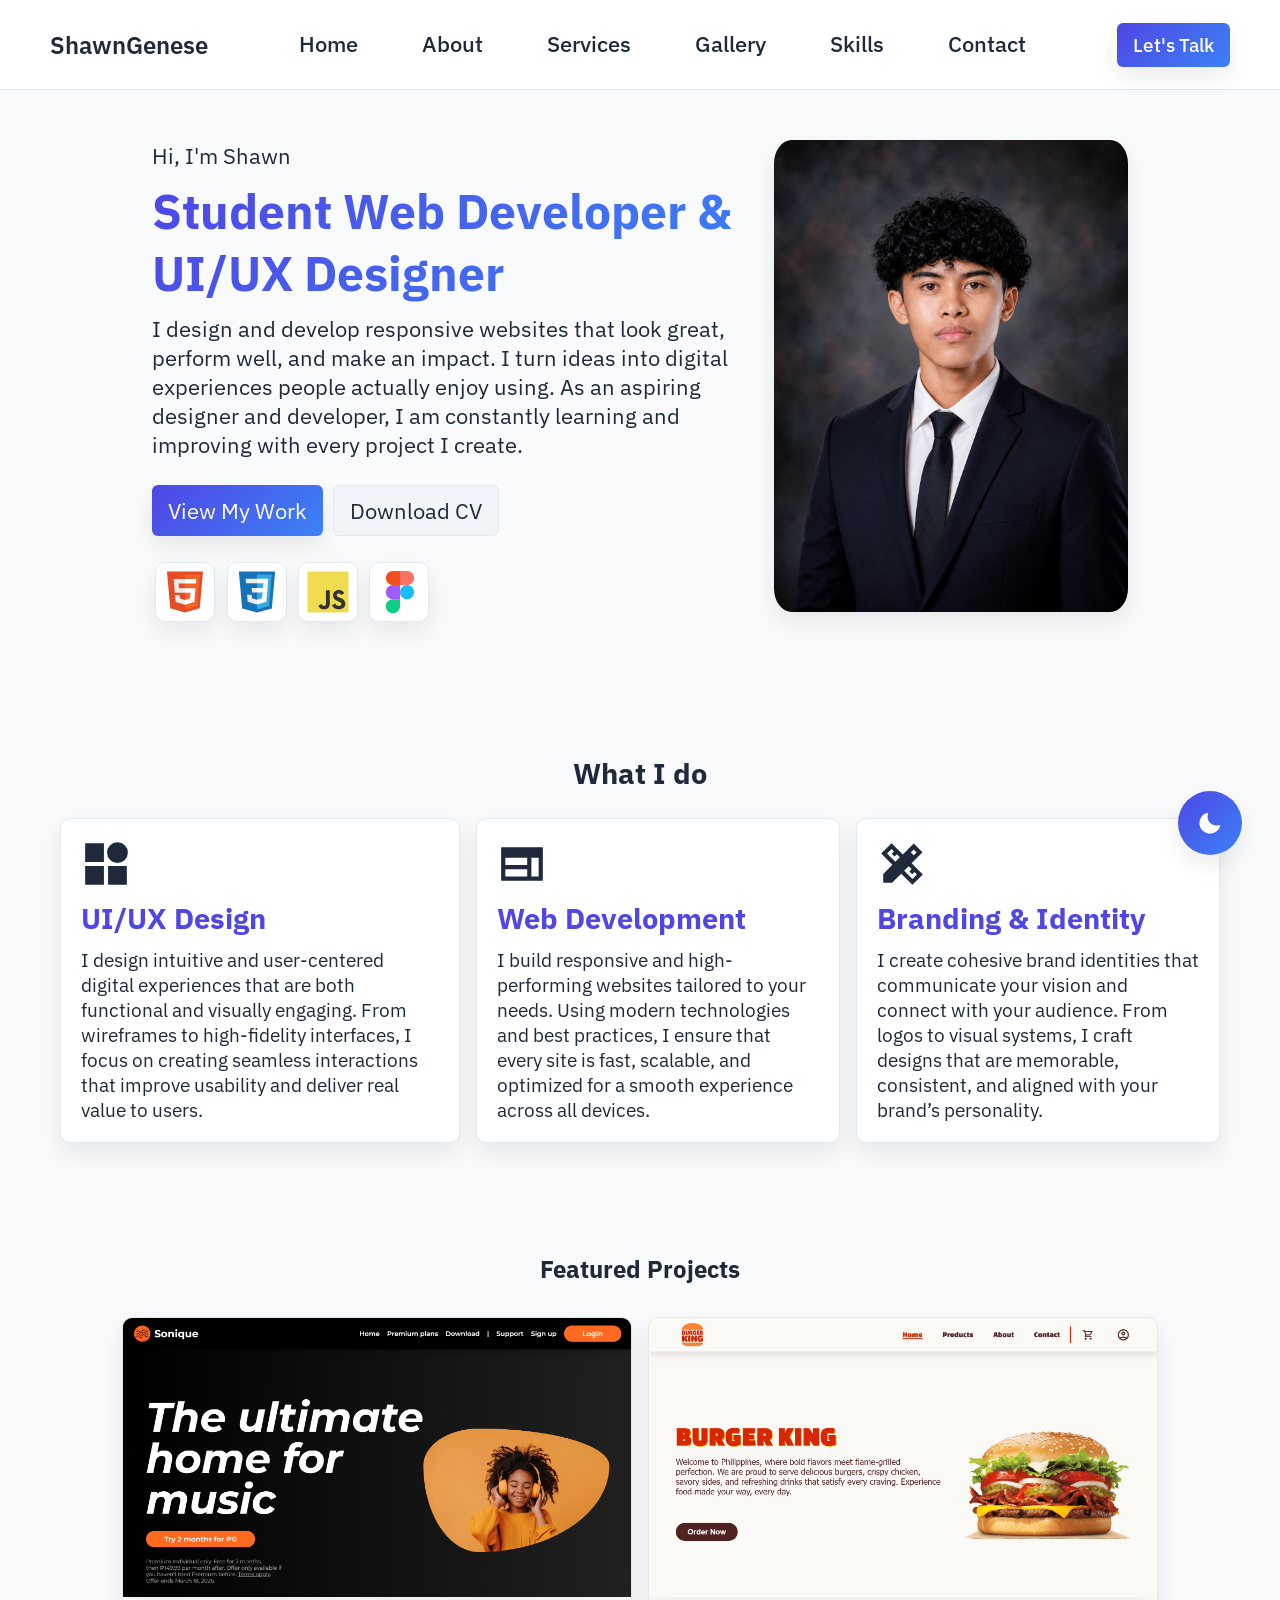
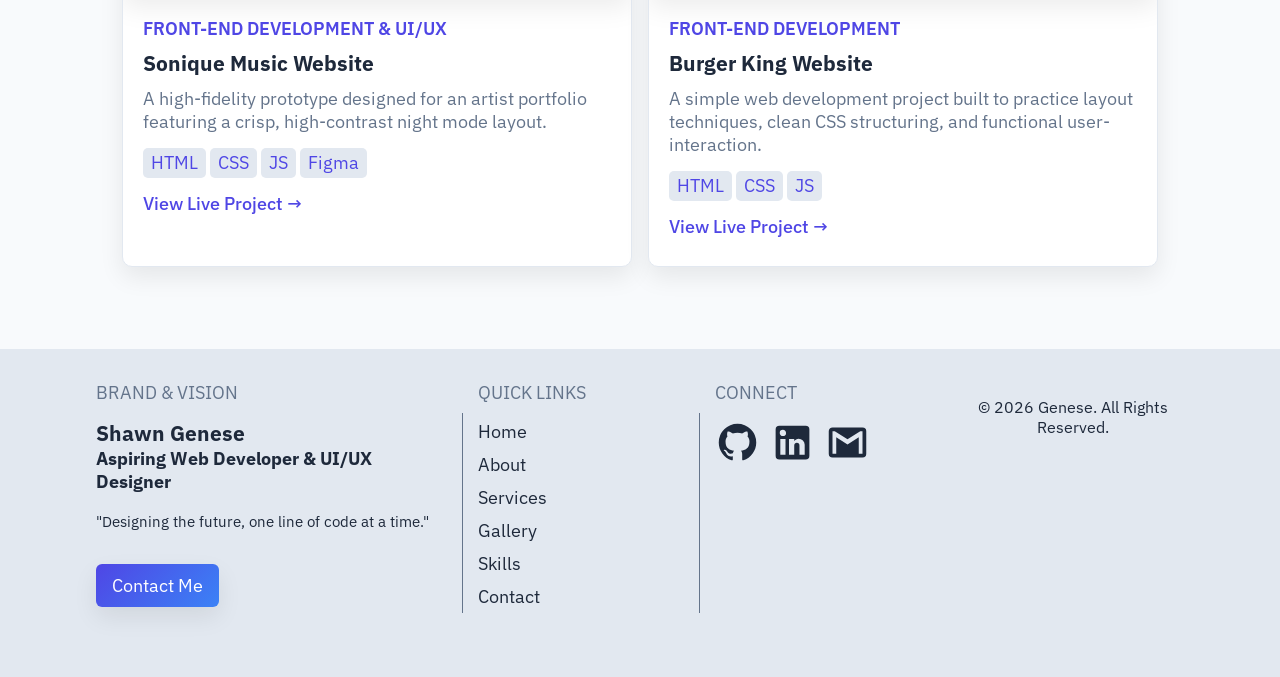
==== commit 37be491c: "isang page na lang kulang" ====
--- a/index.html
+++ b/index.html
@@ -52,7 +52,7 @@
         </p>
         <div class="hero-buttons flex">
           <a class="button center" href="#featuredProjects">View My Work</a>
-          <button class="button-secondary">Download CV</button>
+          <a class="button button-secondary" style="text-align: center;" href="404.html">Download CV</a>
         </div>
         <div class="stacks">
           <svg class="card" xmlns="http://www.w3.org/2000/svg" width="60" height=60" viewBox="0 0 128 128">
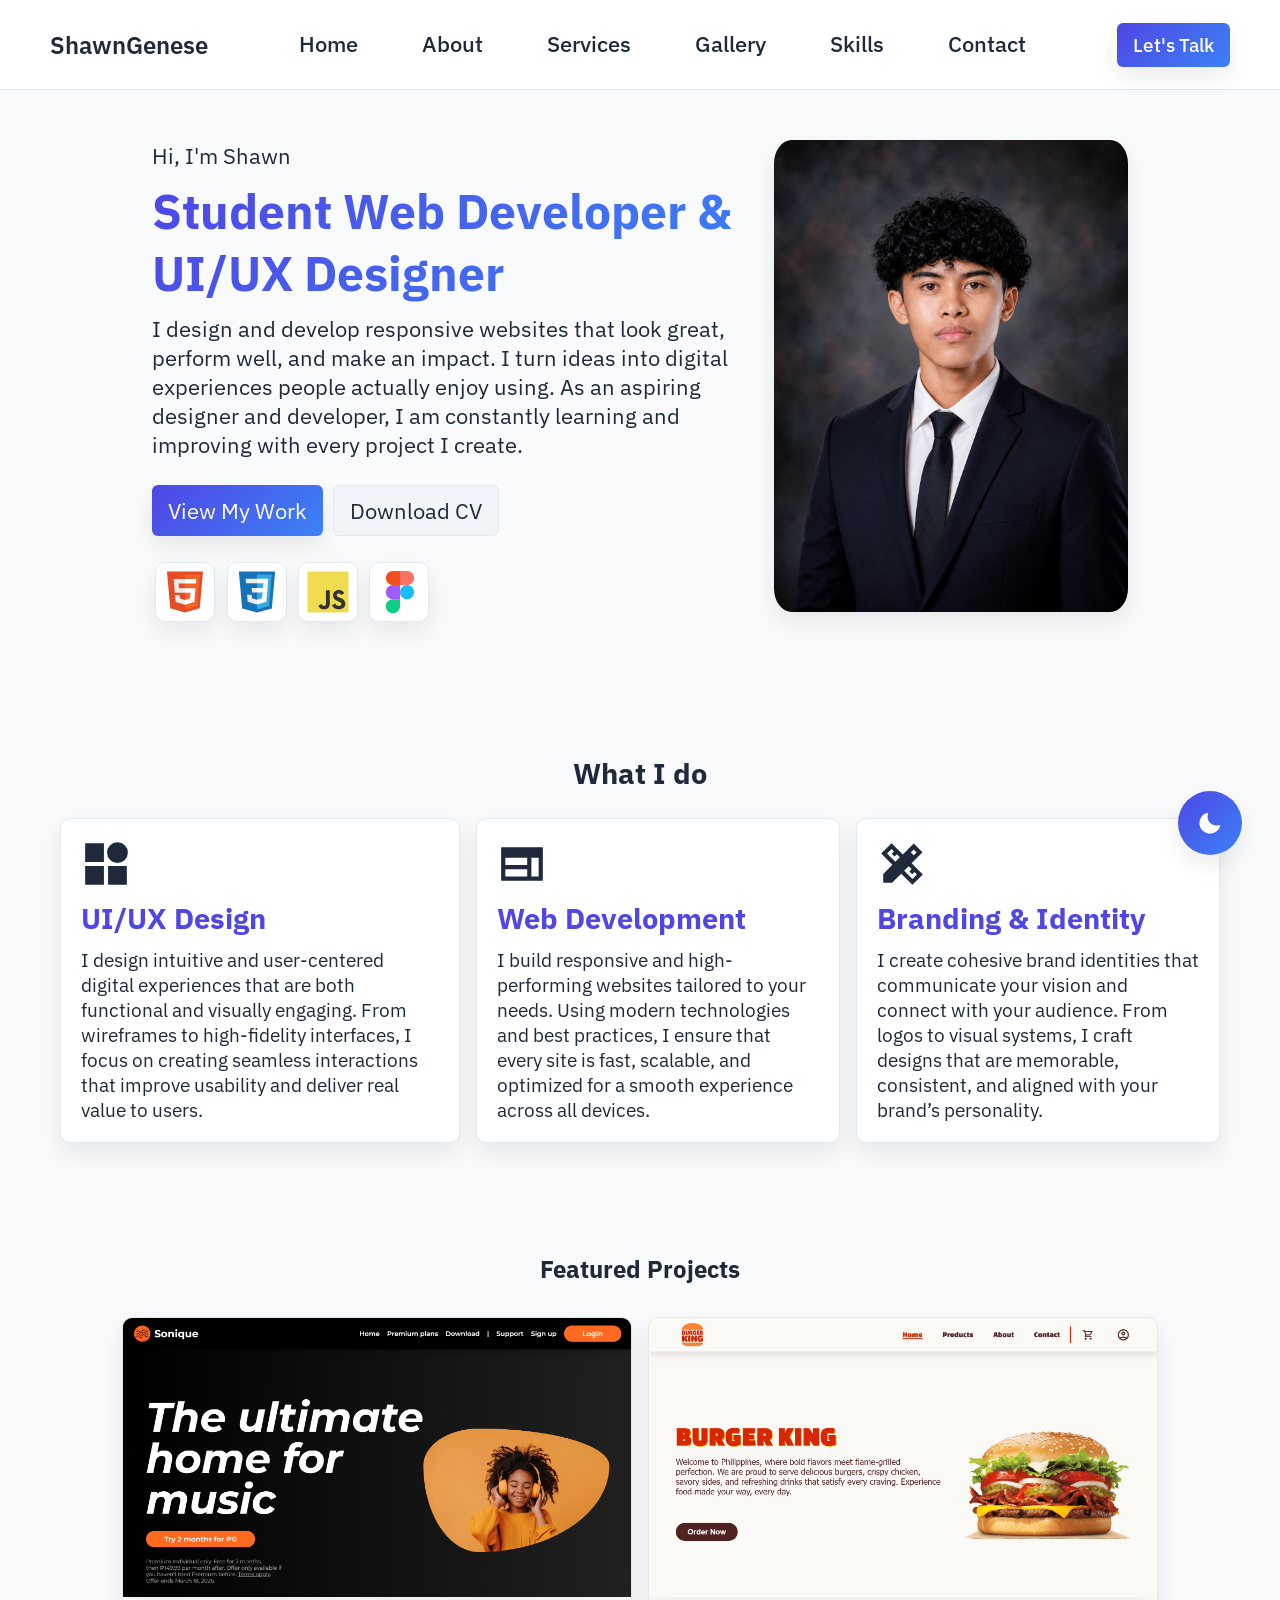
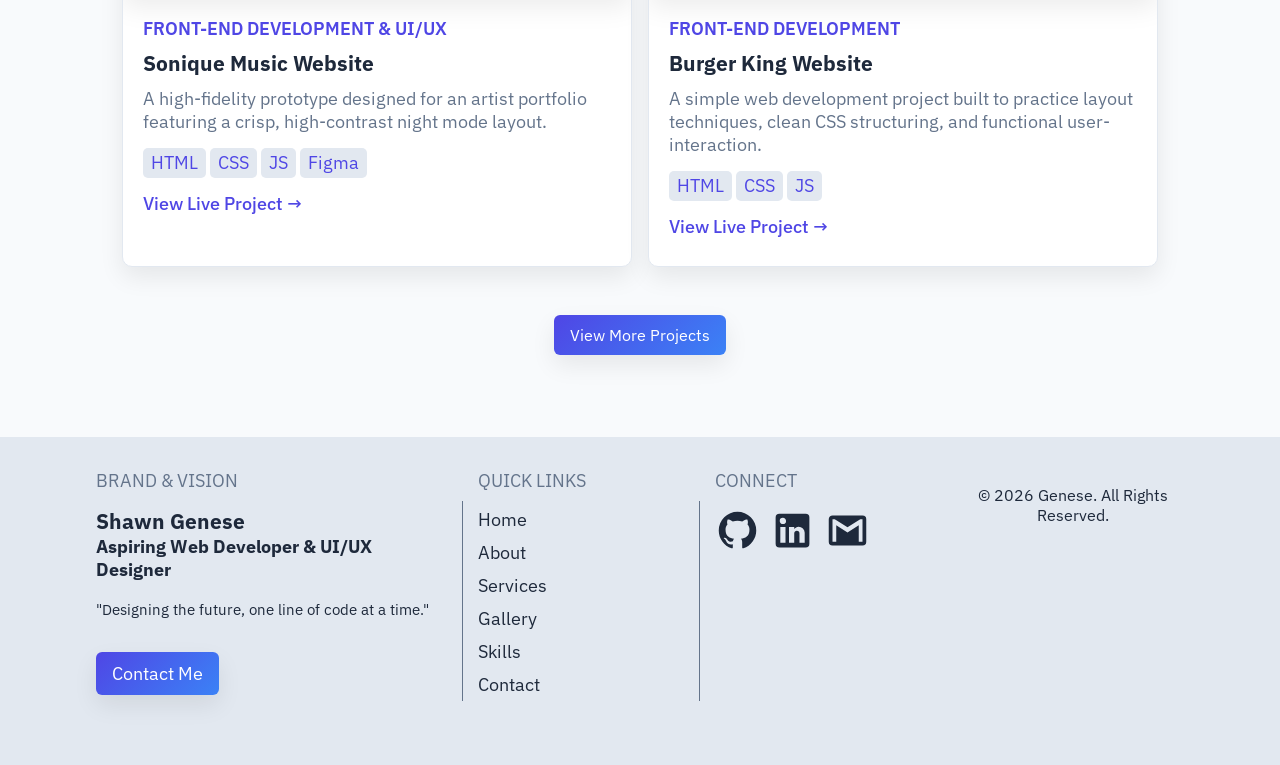
==== commit 029919c5: "first commit (last one page na lang)" ====
--- a/index.html
+++ b/index.html
@@ -14,7 +14,6 @@
 </head>
 
 <body>
-  <!-- wag kalimutan i-format para clean look -->
   <nav class="navbar">
     <div class="navbar-logo">ShawnGenese</div>
     <div class="nav-menu">
@@ -177,6 +176,7 @@
           </div>
         </div>
       </div>
+      <a class="button" style="margin-top: 2rem;" href="projects.html">View More Projects</a>
     </section>
   </main>
 
@@ -188,7 +188,8 @@
         <h3 class="text-color">Shawn Genese</h3>
         <h4 class="text-color" style="margin-bottom: 1rem;">Aspiring Web Developer & UI/UX Designer</h4>
         <small style="padding-top: 100px;">"Designing the future, one line of code at a time."</small>
-        <button style="display: block; margin-top: 2rem;">Contact Me</button>
+        <a href="contact.html" class="button" style="display: flex; margin-top: 2rem; width: max-content;">Contact
+          Me</a>
       </div>
       <hr style="margin: 2rem 0;">
       <div class="footer-column">
